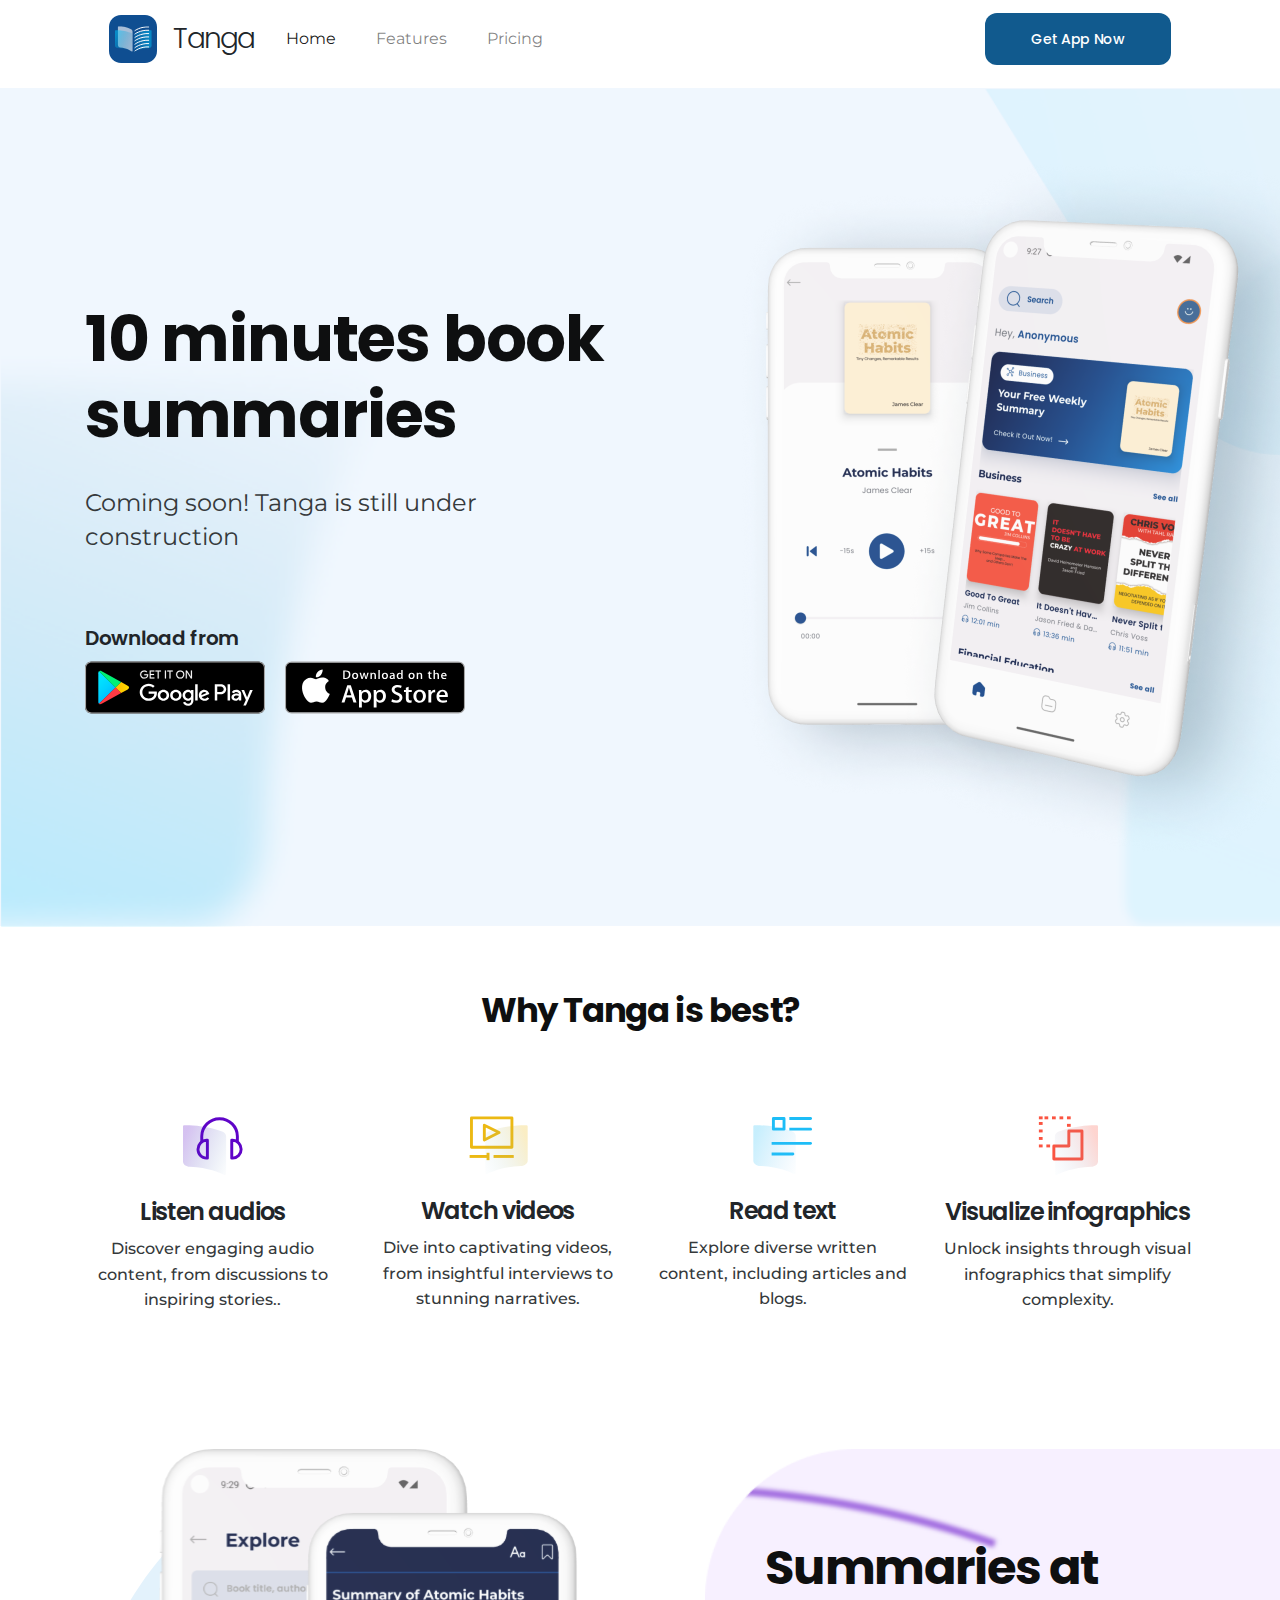
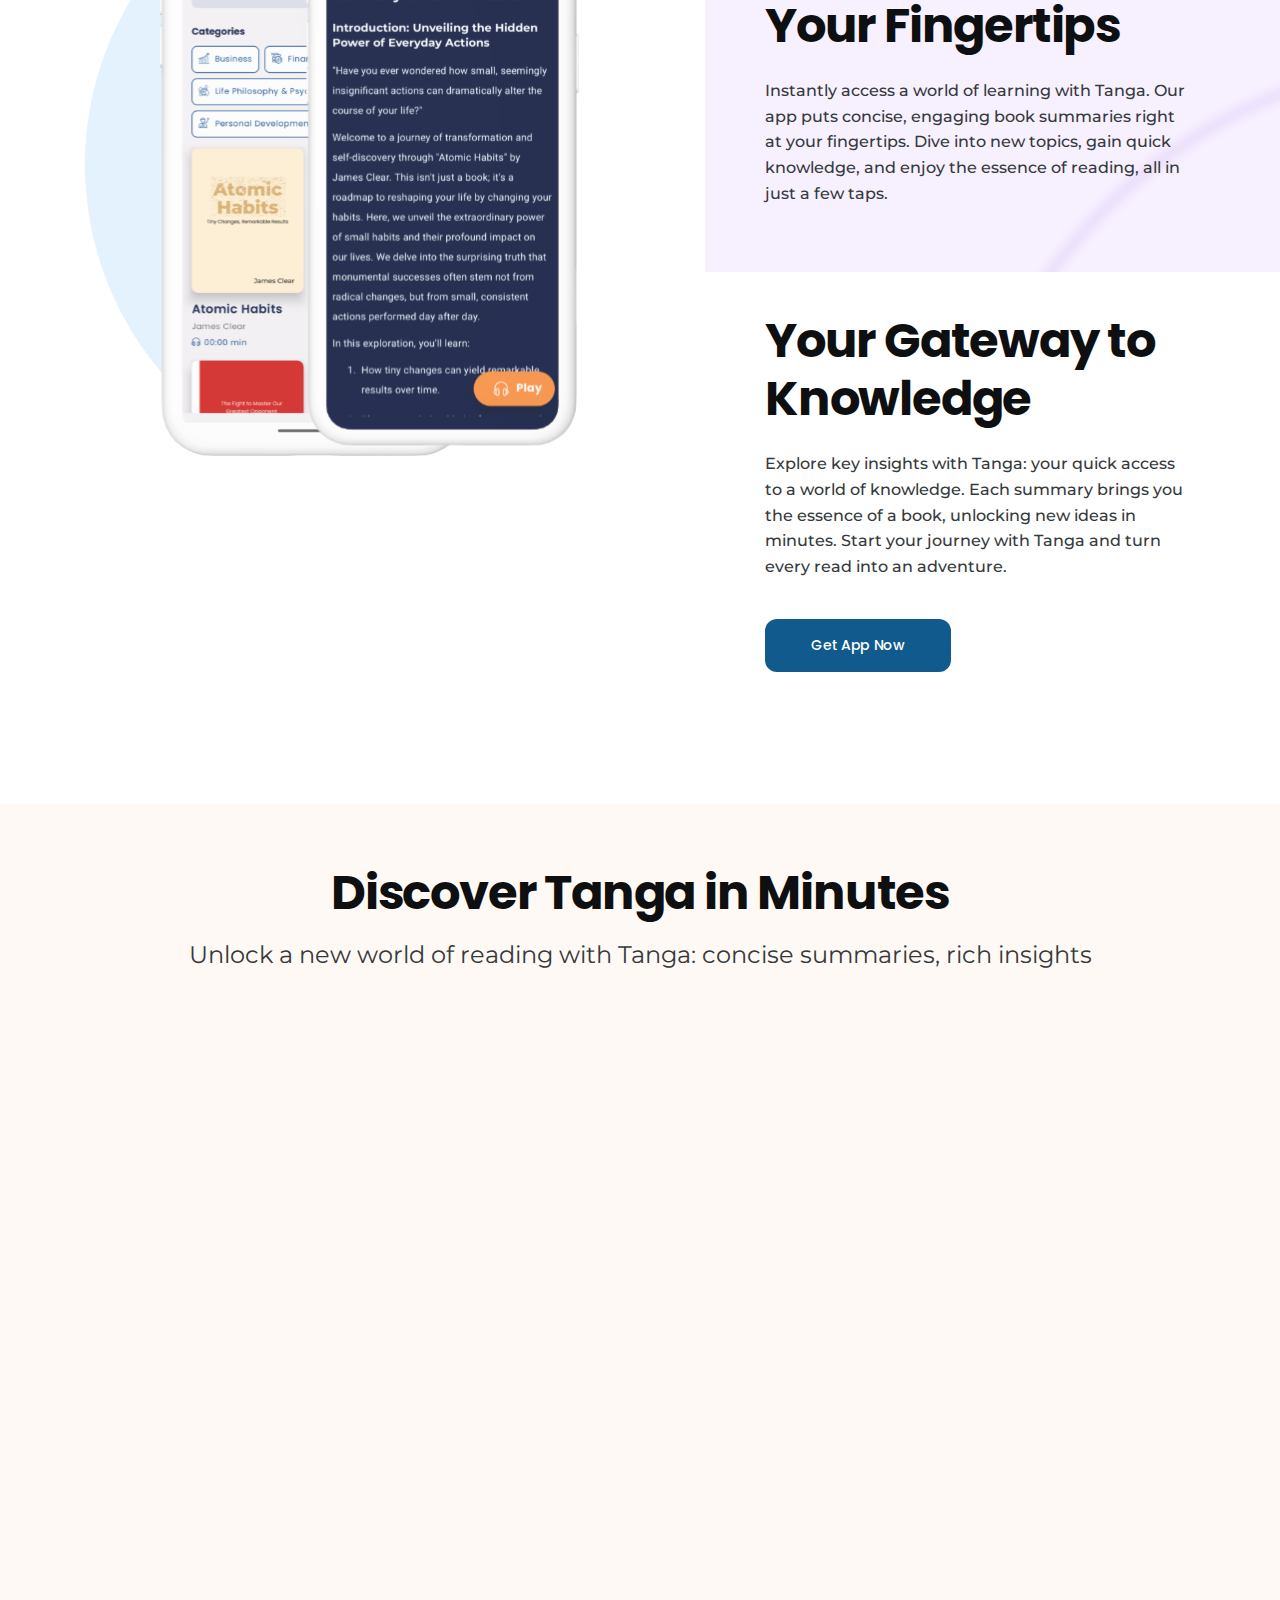
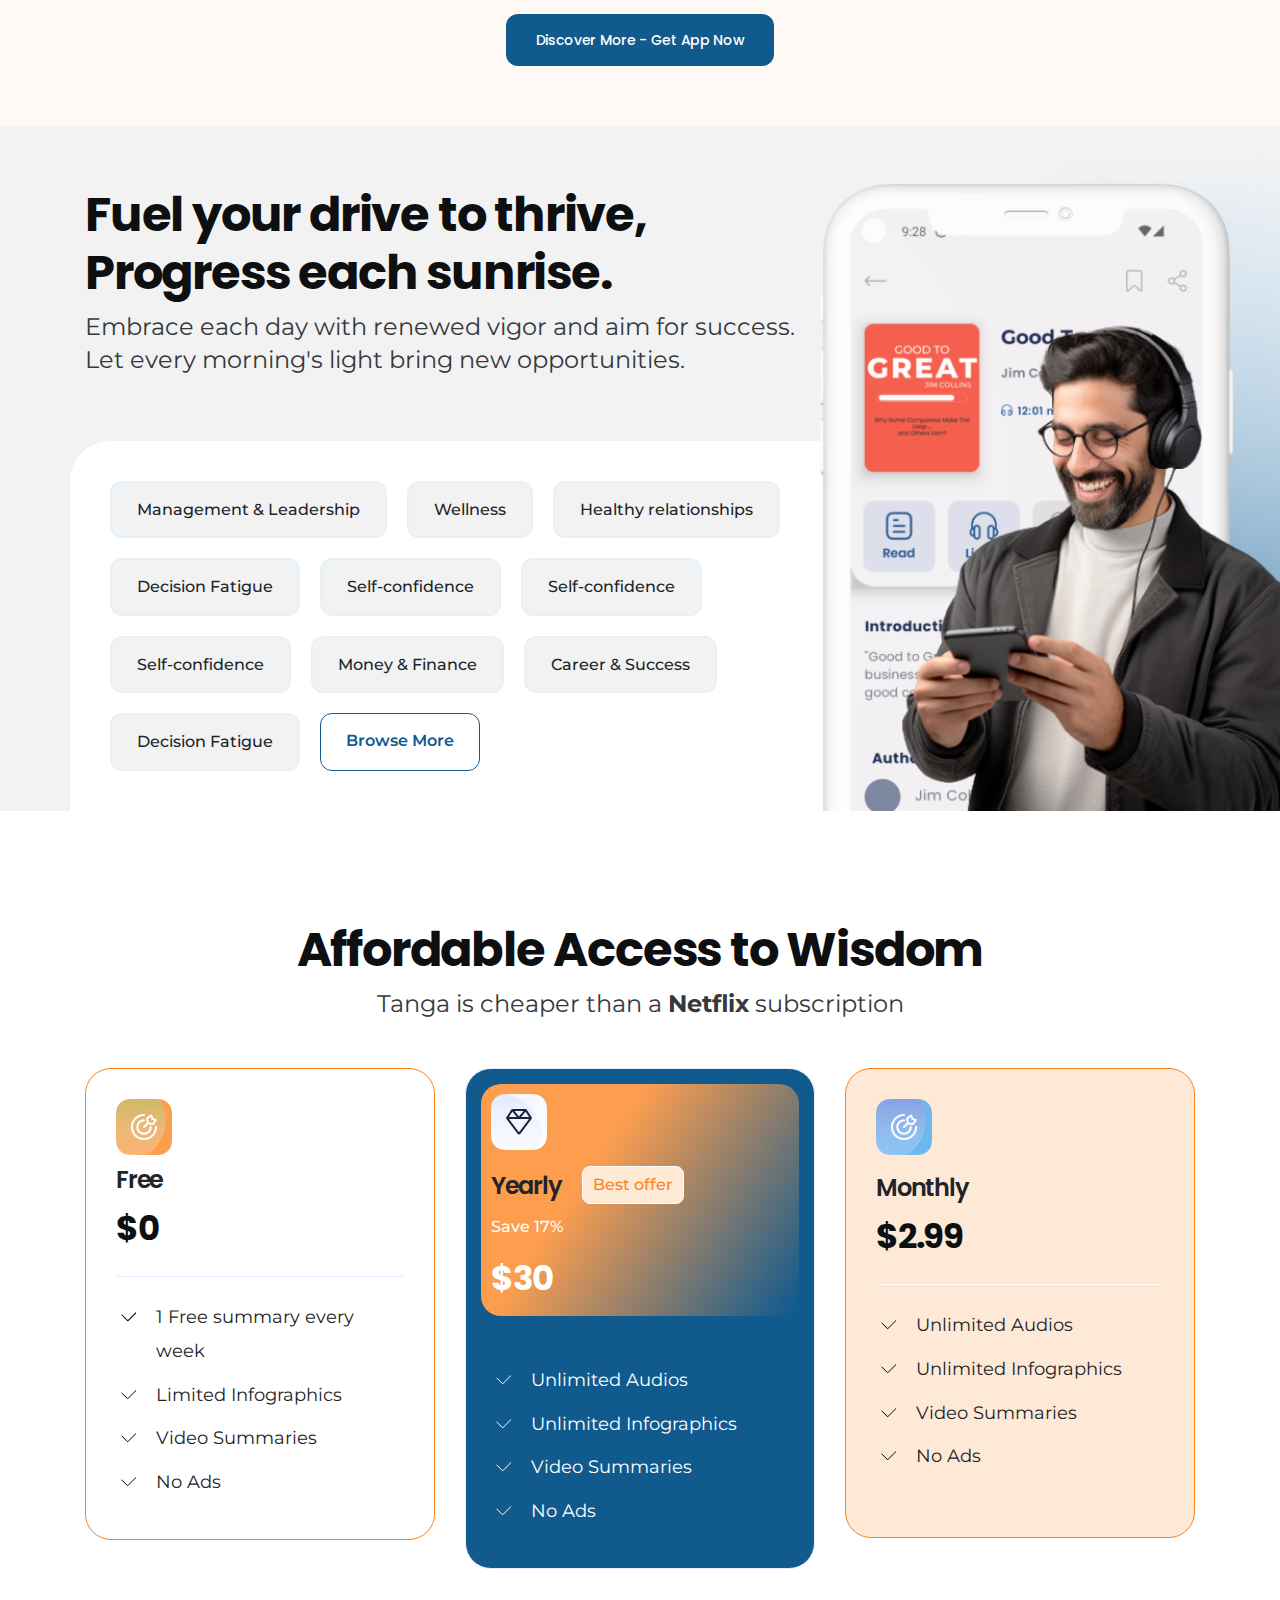
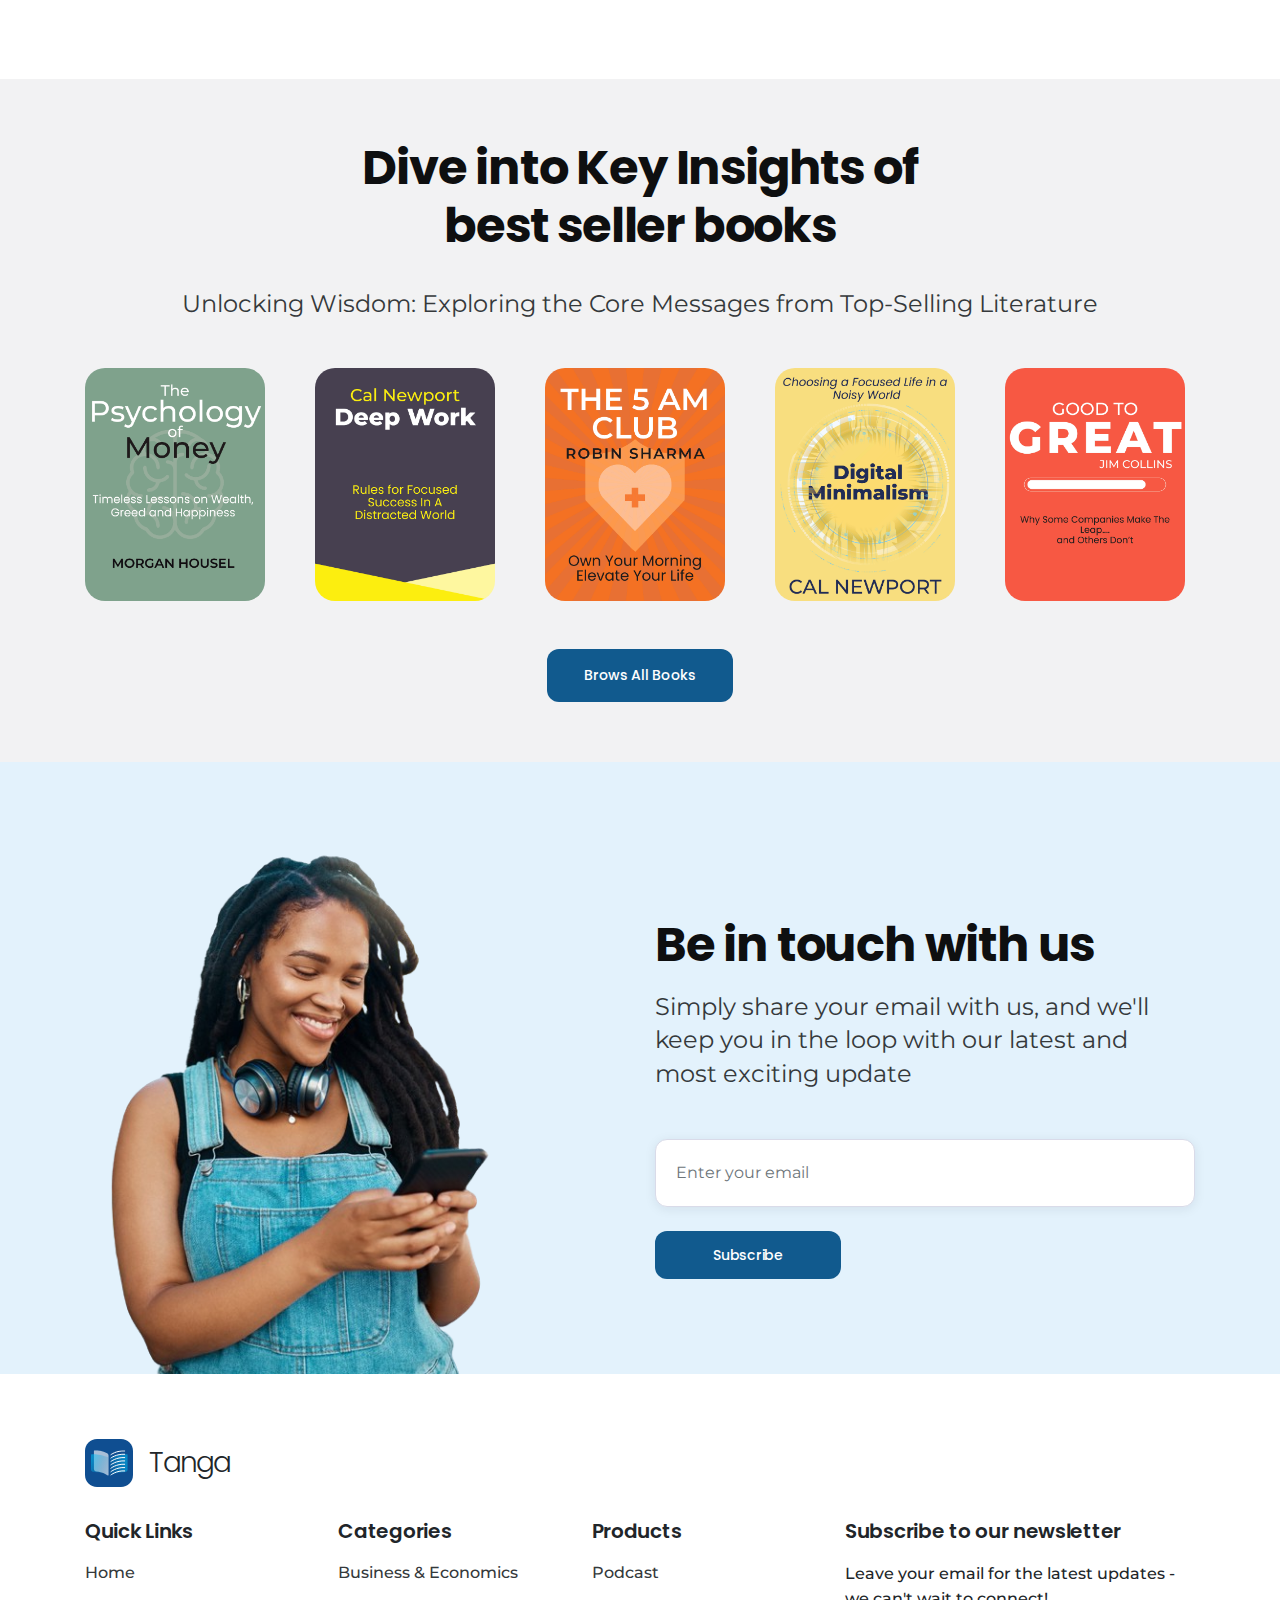
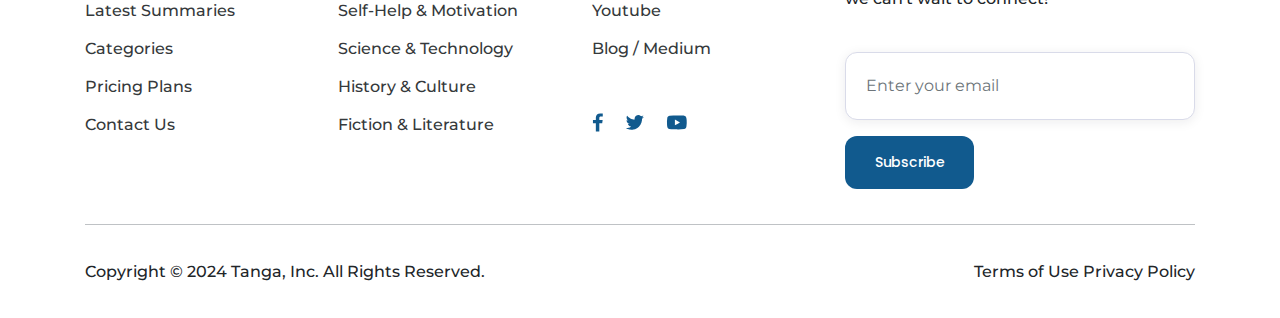
==== public/index.html @ c9dc3dd8 "Changed contact image, update newsletter message" ====
<html lang="en">
<head>
    <meta charset="UTF-8">
    <meta http-equiv="X-UA-Compatible" content="IE=edge">
    <meta name="viewport" content="width=device-width, initial-scale=1.0">
    <meta name="keyword" content="">
    <!--here is where you change the keywords-->
    <meta name="description" content="">
    <!--here is where you change the description-->
    <link rel="stylesheet" href="https://maxcdn.bootstrapcdn.com/bootstrap/4.0.0/css/bootstrap.min.css"
            integrity="sha384-Gn5384xqQ1aoWXA+058RXPxPg6fy4IWvTNh0E263XmFcJlSAwiGgFAW/dAiS6JXm" crossorigin="anonymous">
    <link rel="stylesheet" href="css/index.css">
    <link rel="shortcut icon" type="image/x-icon" href="img2/favicon.ico">
    <style>
    @import url('https://fonts.googleapis.com/css2?family=Montserrat:wght@200;300;400;500;600;700&family=Poppins:wght@200;300;400;500;600;700&display=swap');
    </style>
    <title>Tanga book summaries</title>
</head>
<body>
<div class="container">
    <nav id="home" class="navbar navbar-expand-md navbar-custom-padding navbar-light pl-lg-4 pr-lg-4">
        <div class="align-items-center d-flex pr-4">
            <a class="navbar-brand" href="#">
                <img src="img2/1_hero/tanga_logo.svg" width="48" height="48" alt="">
            </a>
            <h2 class="my-0  font-weight-light tanga-title">Tanga</h2>
        </div>
        <button class="navbar-toggler" type="button" data-toggle="collapse" data-target="#navbarsExample04"
                aria-controls="navbarsExample04" aria-expanded="false" aria-label="Toggle navigation">
          <span class="navbar-toggler-icon"></span>
        </button>
        <div class="collapse navbar-collapse justify-content-between " id="navbarsExample04">
          <ul class="navbar-nav mr-3">
            <li class="nav-item active pr-4">
              <a class="nav-link" href="#home">Home <span class="sr-only">(current)</span></a>
            </li>
            <li class="nav-item pr-4">
              <a class="nav-link" href="#features">Features</a>
            </li>
            <li class="nav-item pr-4">
              <a class="nav-link" href="#pricing">Pricing</a>
            </li>
          </ul>
          <a class="btn-lg b" href="#">Get App Now</a>
        </div>
    </nav>
</div>
<section class="welcome-section">
    <div class="container">
        <div class="row align-items-center">
            <div class="col-lg-6 col-md-6 col-sm-12">
                <div class="heading">
                    <h1 class="mb-10">10 minutes book summaries</h1>
                    <br>
                    <p class="sub-title-text text-grey">Coming soon! Tanga is still under construction</p>
                </div>
                <div class="app-download">
                    <h6>Download from</h6>
                    <div class="app-link">
                        <a href="#"><img width="100%" src="img2/1_hero/g-play-store.svg" alt=""></a>
                        <a href="#"><img width="100%" src="img2/1_hero/app-store.svg" alt=""></a>
                    </div>
                </div>
            </div>
            <div class="col-lg-6 col-md-6 col-sm-12">
                <div class="mobile-screen">
                    <img src="img2/1_hero/mobile-screen.png" alt="">
                </div>
            </div>
        </div>
    </div>
</section>
<section class="why-tanga-section">
    <div class="container">
        <h4 class="text-center">Why Tanga is best?</h4>
        <div class="row">
            <div class="col-lg-3 col-md-3 col-sm-12">
                <div class="best-card text-center">
                    <div class="icon">
                        <img width="60px" src="img2/2_why_tanga_section/audio.svg" alt="">
                    </div>
                    <h5>Listen audios</h5>
                    <p class="text-sm text-grey">Discover engaging audio content, from discussions to inspiring stories..</p>
                </div>
            </div>
            <div class="col-lg-3 col-md-3 col-sm-12">
                <div class="best-card text-center">
                    <div class="icon">
                        <img width="60px" src="img2/2_why_tanga_section/video.svg" alt="">
                    </div>
                    <h5>Watch videos</h5>
                    <p class="text-sm text-grey">Dive into captivating videos, from insightful interviews to stunning narratives.</p>
                </div>
            </div>
            <div class="col-lg-3 col-md-3 col-sm-12">
                <div class="best-card text-center">
                    <div class="icon">
                        <img width="60px" src="img2/2_why_tanga_section/text.svg" alt="">
                    </div>
                    <h5>Read text</h5>
                    <p class="text-sm text-grey ">Explore diverse written content, including articles and blogs.</p>
                </div>
            </div>
            <div class="col-lg-3 col-md-3 col-sm-12">
                <div class="best-card text-center">
                    <div class="icon">
                        <img width="60px" src="img2/2_why_tanga_section/visual.svg" alt="">
                    </div>
                    <h5>Visualize infographics</h5>
                    <p class="text-sm text-grey">Unlock insights through visual infographics that simplify complexity.</p>
                </div>
            </div>
        </div>
    </div>
</section>
<section class="detail-section">
    <div class="container">
        <div class="row">
            <div class="col-lg-6 col-md-6 col-sm-12">
                <div class=" mb-lg-0 mb-md-0 mb-sm-4 mb-4">
                    <img width="100%" src="img2/2_why_tanga_section/detail-screen.svg" alt="">
                </div>
            </div>
            <div class="col-lg-6 col-md-6 col-sm-12">
                <div class="detail-info backgroud">
                    <h3 class="mb-lg-4 mb-md-3">Summaries at Your Fingertips</h3>
                    <p class="text-sm text-grey">Instantly access a world of learning with Tanga. Our app puts concise, engaging book summaries right at your fingertips. Dive into new topics, gain quick knowledge, and enjoy the essence of reading, all in just a few taps.</p>
                </div>
                <div class="detail-info normal">
                    <h3 class="mb-lg-4 mb-md-3">Your Gateway to Knowledge</h3>
                    <p class="text-sm text-grey detail-info-normal-description">Explore key insights with Tanga: your quick access to a world of knowledge. Each summary brings you the essence of a book, unlocking new ideas in minutes. Start your journey with Tanga and turn every read into an adventure.</p>
                    <a href="#" class="btn-lg b mt-2 mt-lg-4 mt-md-4 ">Get App Now</a>
                    <br><br><br><br>
                </div>
            </div>
        </div>
    </div>
</section>
<section class="discover-section text-center">
    <div class="container">
        <h3 class="mb-3">Discover Tanga in Minutes</h3>
        <p class="sub-title-text">Unlock a new world of reading with Tanga: concise summaries, rich insights</p>
        <br>
        <div class="embed-responsive embed-responsive-16by9 embedded mt-3 mt-lg-5 mt-md-4">
            <iframe class="embed-responsive-item" src="https://www.youtube.com/embed/PZ7lDrwYdZc?si=LOnbasXXM4DNkRJh" allowfullscreen></iframe>
        </div>

        <div class="text-center mt-lg-5 mt-md-5 mt-3">
            <a href="#" class="btn-lg">Discover More - Get App Now</a>
        </div>
    </div>
</section>
<section class="category-section">
    <div class="container">
        <div class="row">
            <div class="col-lg-8 col-md-8 col-sm-12">
                <h3>Fuel your drive to thrive, Progress each sunrise.</h3>
                <p class="sub-title-text">Embrace each day with renewed vigor and aim for success. Let every morning's light bring new opportunities.</p>
            </div>
            <div class="category-card">
                <div class="row">
                    <div class="col-lg-9 col-md-10 col-sm-12">
                        <div class="category-list"> 
                            <div class="category-item text-sm">Management & Leadership</div>
                            <div class="category-item text-sm">Wellness</div>
                            <div class="category-item text-sm">Healthy relationships</div>
                            <div class="category-item text-sm">Decision Fatigue</div>
                            <div class="category-item text-sm">Self-confidence</div>
                            <div class="category-item text-sm">Self-confidence</div>
                            <div class="category-item text-sm">Self-confidence</div>
                            <div class="category-item text-sm">Money & Finance</div>
                            <div class="category-item text-sm">Career & Success</div>
                            <div class="category-item text-sm">Decision Fatigue</div>
                            <div class="category-item browser text-sm">Browse More</div>
                        </div>
                    </div>
                </div>
                <div class="explore-img">
                    <img width="100%" src="img2/4_category_section/category-explore.png" alt="">
                </div>
            </div>
        </div>
    </div>
</section>
<div class="white-space-height"></div>
<section class="pricing-section">
    <div class="container">
        <div class="text-center mb-4">
            <h3 class="mb-2">Affordable Access to Wisdom</h3>
            <p class="sub-title-text mb-sm-2 mb-md-4 mb-lg-5">Tanga is cheaper than a <b>Netflix</b> subscription</p>
        </div>
        <div class="row justify-content-center">
            <div class="col-lg-4 col-md-4 col-sm-8 col-xs-8">
                <div class="pricing-card first">
                    <div>
                        <div class="icon mb-3 mb-sm-2">
                            <img src="img2/5_pricing_section/free-icon.png" alt="">
                        </div>
                        <h5>Free</h5>
                        <h4>$0</h4>
                        <div class="pricing-include">
                            <ul class="mt-2 mt-2 pt-2 mt-lg-4 pt-lg-4 mt-md-4 pt-md-4 bdr-top">
                                <li>1 Free summary every week</li>
                                <li>Limited Infographics</li>
                                <li>Video Summaries</li>
                                <li>No Ads</li>
                            </ul>
                        </div>
                    </div>
                </div>
            </div>
            <div class="col-lg-4 col-md-4 col-sm-8">
                <div class="pricing-card third">
                    <div>
                        <div class="yearly-card">
                            <div class="icon mb-3">
                                <img src="img2/5_pricing_section/yearly-icon.png" alt="">
                            </div>
                            <div class="d-flex align-items-center best-offer">
                                <h5>Yearly</h5> <span class="best-offer-till text-sm">Best offer</span>
                            </div>
                            <p class="text-sm">Save 17%</p>
                            <h4>$30</h4>
                        </div>
                        <div class="pricing-include">
                            <ul class=" mt-2 pt-2 mt-lg-4 pt-lg-4 mt-md-4 pt-md-4">
                                <li>Unlimited Audios</li>
                                <li>Unlimited Infographics</li>
                                <li>Video Summaries</li>
                                <li>No Ads</li>
                            </ul>
                        </div>
                    </div>
                </div>
            </div>
            <div class="col-lg-4 col-md-4 col-sm-8">
                <div class="pricing-card second">
                    <div>
                        <div class="icon mb-3">
                            <img src="img2/5_pricing_section/monthly-icon.png" alt="">
                        </div>
                        <h5>Monthly</h5>
                        <h4>$2.99</h4>
                        <div class="pricing-include">
                            <ul class=" mt-2 pt-2 mt-lg-4 pt-lg-4 mt-md-4 pt-md-4 bdr-top-white">
                                <li>Unlimited Audios</li>
                                <li>Unlimited Infographics</li>
                                <li>Video Summaries</li>
                                <li>No Ads</li>
                            </ul>
                        </div>
                    </div>
                </div>
            </div>
        </div>
        <div class="white-space-height"></div>
    </div>
</section>
<section class="product-section">
    <div class="container">
        <div class="row justify-content-center">
            <div class="col-lg-7 col-md-7 col-sm-12">
                <h3 class="text-center">Dive into Key Insights of best seller books</h3>
            </div>
        </div>
        <br>
        <p class="sub-title-text text-center">Unlocking Wisdom: Exploring the Core Messages from Top-Selling Literature</p>
       <div class="product-list mt-lg-5 mb-lg-5 mb-md-4 mt-md-4 mb-sm-2 mt-sm-2">
            <div class="product-item">
                <img src="img2/6_product_section/The-Psychology-of-Money.jpg" alt="">
            </div>
            <div class="product-item">
                <img src="img2/6_product_section/Deep-Work-01.jpg" alt="">
            </div>
            <div class="product-item">
                <img src="img2/6_product_section/The-5-AM-Club-01.jpg" alt="">
            </div>
            <div class="product-item">
                <img src="img2/6_product_section/Digital-Minimalism-01.jpg" alt="">
            </div>
            <div class="product-item">
                <img src="img2/6_product_section/Good-To-Great-02.jpg" alt="">
            </div>
       </div>
       <div class="text-center mt-3 mt-md-4 mt-lg-5 mt-sm-4">
            <a href="#" class="btn-lg b">Brows All Books</a>
        </div>
    </div>
</section>
<section class="contact-section">
    <div class="container">
        <div class="row align-items-center justify-content-center">
            <div class="col-lg-6 col-md-6 col-sm-10">
                <div class="contact-us-img">
                    <img width="90%" src="img2/7_contact_section/phone-contact-image.png" alt="">
                </div>
            </div>
            <div class="col-lg-6 col-md-6 col-sm-12">
                <div class="">
                    <h3 class="mb-lg-3 mb-lg-3 mb-sm-2">Be in touch with us</h3>
                    <p class="sub-title-text mb-lg-4 mb-md-4 mb-sm-2">Simply share your email with us, and we'll keep you in the loop with our latest and most exciting update</p>
                    <br>
                    <div class="form-field">
                        <input type="email" class="input-control" placeholder="Enter your email">
                      </div>
                    <div class="mt-lg-4 mt-md-4 mt-sm-3 mt-3">
                        <a href="#" class="btn-lg b">Subscribe</a>
                    </div>
                </div>
            </div>
        </div>
    </div>
</section>
<footer class="footer">
    <div class="container">
        <div class="align-items-center d-flex mb-5 mb-md-4 mb-sm-3">
            <a class="navbar-brand" href="#">
                <img src="img2/1_hero/tanga_logo.svg" width="48" height="48" alt="">
            </a>
            <h2 class="my-0  font-weight-light tanga-title">Tanga</h2>
        </div>
       <div class="footer-menu">
            <div class="row">
                <div class="col-lg-8 col-md-8 col-sm-12">
                    <div class="row">
                        <div class="col-lg-4 col-md-4 col-sm-4 col-6">
                            <div>
                                <h6>Quick Links</h6>
                                <ul>
                                    <li><a href="#">Home</a></li>
                                    <li> <a href="#">Latest Summaries</a></li>
                                    <li><a href="#">Categories</a></li>
                                    <li><a href="#">Pricing Plans</a></li>
                                    <li><a href="#">Contact Us</a></li>
                                </ul>
                            </div>
                        </div>
                        <div class="col-lg-4 col-md-4 col-sm-4 col-6">
                            <div>
                                <h6>Categories</h6>
                                <ul>
                                    <li><a href="#">Business & Economics</a></li>
                                    <li><a href="#">Self-Help & Motivation</a></li>
                                    <li><a href="#">Science & Technology</a></li>
                                    <li><a href="#">History & Culture</a></li>
                                    <li><a href="#">Fiction & Literature</a></li>
                                </ul>
                            </div>
                        </div>
                        <div class="col-lg-4 col-md-4 col-sm-4 col-12">
                            <div>
                                <h6>Products</h6>
                                <div class="product-menu">
                                    <ul>
                                        <li><a href="#">Podcast</a></li>
                                        <li><a href="#">Youtube</a></li>
                                        <li><a href="#">Blog / Medium</a></li>
                                        <li>&nbsp;</li>
                                        <li>
                                            <div class="social-icon">
                                                <a href="#"><img width="100%" src="img2/8_footer_section/facebook.svg" alt=""></a>
                                                <a href="#"><img width="100%" src="img2/8_footer_section/twitter.svg" alt=""></a>
                                                <a href="#"><img width="100%" src="img2/8_footer_section/youtube.svg" alt=""></a>
                                            </div>
                                        </li>
                                    </ul>
                                    
                                </div>
                            </div>
                        </div>
                    </div>
                </div>
                <div class="col-lg-4 col-md-4 col-sm-12">
                    <div class="row">
                        <div class="col-lg-12 col-md-12 col-sm-12">
                            <div>
                                <h6>Subscribe to our newsletter</h6>
                                <p class="text-sm">Leave your email for the latest updates - we can't wait to connect!</p>
                                <br>
                                <div>
                                    <input type="email" class="input-control" placeholder="Enter your email">
                                </div>
                                <div class="mt-4 mt-sm-3">
                                    <a href="#" class="btn-lg">Subscribe</a>
                                </div>
                            </div>
                        </div>
                    </div>
                </div>
            </div>
       </div>
       <div class="d-flex justify-content-between pt-3 pt-sm-1 pb-1 copyright-section">
            <p class="text-sm m-0">Copyright © 2024 Tanga, Inc. All Rights Reserved.</p>
            <p class="text-sm m-0">Terms of Use Privacy Policy</p>
       </div>
    </div>
</footer>
    

<script src="https://code.jquery.com/jquery-3.2.1.slim.min.js"
integrity="sha384-KJ3o2DKtIkvYIK3UENzmM7KCkRr/rE9/Qpg6aAZGJwFDMVNA/GpGFF93hXpG5KkN"
crossorigin="anonymous"></script>
<script src="https://cdnjs.cloudflare.com/ajax/libs/popper.js/1.12.9/umd/popper.min.js"
integrity="sha384-ApNbgh9B+Y1QKtv3Rn7W3mgPxhU9K/ScQsAP7hUibX39j7fakFPskvXusvfa0b4Q"
crossorigin="anonymous"></script>
<script src="https://maxcdn.bootstrapcdn.com/bootstrap/4.0.0/js/bootstrap.min.js"
integrity="sha384-JZR6Spejh4U02d8jOt6vLEHfe/JQGiRRSQQxSfFWpi1MquVdAyjUar5+76PVCmYl"
crossorigin="anonymous"></script>
</body>
</html>
---- public/css/index.css ----
@import url("https://fonts.googleapis.com/css2?family=Poppins:wght@400;500;600;700;800;900&display=swap");
@import url("https://fonts.googleapis.com/css2?family=Montserrat:wght@600&display=swap");


.btn-lg, .btn-lg:hover {
  background-color: rgba(17, 90, 142, 1);
  color: rgba(255, 255, 255, 1);
  border: none;
  text-decoration: none;
  padding: 18px 30px;
  border-radius: 12px;
  display: inline-block;
  
  text-align: center;
  /* Button/Large */
  font-family: "Poppins",sans-serif;
    font-size: 14px;
    font-style: normal;
    font-weight: 500;
    line-height: 120%; /* 19.2px */
    letter-spacing: -0.3px;
}
.btn-lg.b{
    width: 186px;
}
.why-tanga-section h4 {
    margin-bottom: 80px;
}
.navbar-custom-padding {
    padding-top: 10px;
    padding-bottom: 20px;
}
.why-tanga-section .best-card .icon{
    margin-bottom: 20px;
}
.welcome-section{
    background: url('../img2/1_hero/hero-background.png') no-repeat;
    background-size: cover;
}
.mobile-screen{
    width: 100%;
    margin-left: 80px;
}
.mobile-screen img {
    display: block;
}
.app-download{
    margin-top: 70px;
}
.app-download .app-link{
    display: flex;
    gap: 20px;
}
.detail-section .detail-info.backgroud{
    position: relative;
    padding: 90px 10px 50px 60px;
    margin-left: 50px;
}
.detail-section .detail-info.backgroud::after{
    background: url('../img2/2_why_tanga_section/detail-background.png') no-repeat;
    background-size:cover;
    content: "";
    position: absolute;
    width: 1000px;
    height: 100%;
    top: 0px;
    display: block;
    z-index: -1;
    left: 0px;
}
.detail-section{
    overflow: hidden;
}
.detail-section .detail-info.normal{
    padding-left: 110px;
    padding-top: 40px;
}
section{
    padding: 60px 0;
}
.text-grey {
    color: rgba(53, 57, 59, 1);
}
.discover-section {
    background-color: #FFF9F5;
}

.category-section{
    background: url('../img2/4_category_section/category-backgroud.png') no-repeat;
    background-size: cover;
    padding-bottom: 0px;
    position: relative;
}
.category-card{
    border-radius: 40px 40px 0px 0px;
    background: #FFF;
    padding: 40px;
    margin-top: 48px;
}
.category-list{
    display: flex;
    gap: 20px;
    flex-wrap: wrap;
}
.category-item.browser, .btn-outline-lg,btn-outline-lg:hover {
    background: #fff;
    color: rgba(17, 90, 142, 1);
    font-size: 16px;
    font-style: normal;
    border: 1px solid #115A8E;
    font-weight: 600;
    padding: 14px 25px;
    text-align: center;
    display: block;
    text-decoration: unset !important;
    border-radius: 12px;
}
.category-item{
    border-radius: 12px;
    border:  2px solid  #E3F2FC;
    background:#F2F2F3;
    display: inline-block;
    padding: 14px 25px;
}
.embedded{
    max-width: 900px;
    margin: auto;
    border-radius: 20px;
}

.pricing-section .pricing-card {
    border-radius: 26px;
    border: 1px solid #FD821A;
    background: #FFF;
    padding: 30px;
    min-height: 470px;
    display: flex;
    flex-direction: column;
    justify-content: space-between;
}
.pricing-include ul, .footer ul {
    margin: 0;
    padding: 0;
    list-style: none;
    
}
.bdr-top{
    border-top: 1px solid #E7EBFF;
}
.bdr-top-white{
    border-top: 1px solid #FFF9F5;
}
.yearly-card{
    padding-top: 10px;
    padding-left: 10px;
    padding-right: 10px;
    padding-bottom: 5px;
    border-radius: 20px;
    background: linear-gradient(124deg, #FD9E4E 34.93%, rgba(255, 255, 255, 0.00) 98.26%);
}
.pricing-include ul li {
    color:#222426;
    /* Subtitle/Large */
    font-family: "Montserrat",sans-serif;
    font-size: 18px;
    font-style: normal;
    font-weight: 400;
    line-height: 33.6px;
    display: flex;
    gap: 20px;
    margin-bottom: 10px;
}
.pricing-include ul li::before{
    content: "";
    background: url('../img2/5_pricing_section/check.svg') no-repeat;
    width: 20px;
    display: block;
}
.pricing-card.second,.pricing-card.second .btn-outline-lg{
    background: #FEE9D7;
}
.pricing-card.third .pricing-include ul li::before{
    background: url('../img2/5_pricing_section/white-check.svg') no-repeat;
}
.pricing-card.third{
    border: 1px solid #E7EBFF;
    background: #115A8E;
    padding: 15px 15px 30px;
}
.pricing-card.third .btn-outline-lg{
    background: #115A8E;
    border-color:#fff ;
    color: #fff;
    margin-left:10px ;
    margin-right: 10px;
}
.pricing-card.third h4,.pricing-card.third h3,.pricing-card.third p, .pricing-card.third li{
    color: #fff;
}
.pricing-card.third .pricing-include{
    padding:0 0px 0 10px ;
}
.best-offer{
    gap: 20px;
}
.best-offer-till{
    border-radius:  8px;
    border: 1px solid  #FFF;
    background: #FEE9D7;
    color: #FD821A;
    padding:5px 10px;
    margin-bottom: 10px;
}
.explore-img{
    position: absolute;
    right: 0;
    bottom: 0;
    width: 460px;
}
.contact-us-img{
    max-width: 460px;
    width: 100%;
}
.product-list .product-item img{
    border-radius: 20px;
    display: block;
    width: 100%;
}
.product-section {
    background:#F2F2F3;
}
.product-list{
    display: flex;
    gap: 50px;
    flex-wrap: wrap;
    /* display: grid; */
    /* grid-auto-flow: column; */
    /* grid-template-columns: 1fr 1fr 1fr 1fr; */
}
.product-list .product-item{
    width: 180px;
}
.contact-section{
    background:#E3F2FC;
    padding-bottom: 0px;
}
.input-control:focus-visible{
    outline: none;
}
.contact-section .btn-lg,.contact-section .btn-lg:hover{
    padding: 16px 35px;
}
.footer{
    padding: 60px 0 0;
}
.footer h6 {
    margin-bottom: 15px;
}
.footer ul li{
    margin-bottom: 14px;
}
.footer ul li a{
    text-decoration: none;
    color:#35393B;
    font-family: "Montserrat",sans-serif;
    font-size: 16px;
    font-style: normal;
    font-weight: 500;
    display: block;
    line-height: 24px;
}
.footer .footer-menu{
    padding-bottom: 35px;
    border-bottom:1px solid #BFC2C5;
}
.product-menu{
    display: flex;
    flex-direction: column;
    justify-content: space-between;
}
.social-icon{
    display: flex;
    gap: 22px;
    align-items: center;
}
input::placeholder{
    color: #6d757a;
}
.input-control{
    display: block;
    width: 100%;
    height: 68px;
    padding: 15px 20px;
    font-size: 1rem;
    line-height: 1.5;
    border-radius:12px;
    border: 1px solid #D9DBE9;
    background:  #FFF;
    box-shadow: 0px 2px 12px 0px rgba(20, 20, 43, 0.08);
}
.sub-title-text{
    /* Subtitle/Large */
    font-family: "Montserrat",sans-serif;
    font-size: 24px;
    font-style: normal;
    font-weight: 400;
    line-height: 33.6px;
    color: #35393B;
}
h1{
    /* Headline/H1 */
    font-family: "Poppins",sans-serif;
    font-size: 64px;
    font-style: normal;
    font-weight: 700;
    line-height: 120%; /* 76.8px */
    letter-spacing: -1.2px;
    color: #0E0F10;
}
.tanga-title {
    font-family: "Poppins",sans-serif;
    font-size: 28px;
    font-style: normal;
    font-weight: 300;
    line-height: 140%; /* 39.2px */
    letter-spacing: -1px;
}
h3{
    /* Headline/H3 */
    font-family: "Poppins",sans-serif;
    font-size: 48px;
    font-style: normal;
    font-weight: 700;
    line-height: 57.6px;
    letter-spacing: -1.2px;
    color: #0E0F10;
}
h4{

    /* Headline/H4 */
    font-family: "Poppins",sans-serif;
    font-size: 34px;
    font-style: normal;
    font-weight: 700;
    line-height: 47.6px;
    letter-spacing: -1.2px;
    color: #0E0F10;
}
h5 {
/* Headline/H5 */
font-family: "Poppins",sans-serif;
font-size: 24px;
font-style: normal;
font-weight: 600;
line-height: 33.6px;
letter-spacing: -1.2px;
}
h6{
    /* Headline/H6 */
    font-family: "Poppins",sans-serif;
    font-size: 20px;
    font-style: normal;
    font-weight: 600;
    line-height: 30px;
    letter-spacing: -0.3px;
}
.text-sm {
    font-family: "Montserrat",sans-serif;
    font-size: 16px;
    font-style: normal;
    font-weight: 500;
    line-height: 160%; /* 25.6px */
}
body{
    font-family: "Montserrat",sans-serif;
}

.copyright-section {
    margin-top: 30px;
    margin-bottom: 30px;
}

@media only screen and (max-width: 1200px) {
    .explore-img{
        max-width: 350px;
        width: 100%;
    }
    
}

.white-space-height {
    height: 50px;
}

.white-space-width {
    width: 50px;
}

@media (max-width: 600px) {
    .white-space-height {
        height: 25px;
    }
    .white-space-width {
        width: 25px;
    }
}

/* Adjust the height for smaller screens */
@media (max-width: 600px) {
    .white-space {
        height: 30px; /* Smaller height for small screens */
    }
}

@media only screen and (max-width: 1024px) {
   h1{
    font-size: 28px;
    line-height: 40px;
   }
   h2{
    font-size: 26px;
    line-height: 38px;
   }
   h3{
    font-size: 24px;
    line-height: 32px;
   }
   h4{
    font-size: 20px;
    line-height: 30px;
   }
   h5{
    font-size: 16px;
    line-height: 22px;
   }
   .mobile-screen img {
    width: 100%;
   }
   h6{
    font-size: 14px;
    line-height: 22px;
   }
   p{
    font-size: 14px;
    line-height: 24px
   }
   .sub-title-text{
    font-size: 16px;
    line-height: 26px
   }
   .text-sm{
    font-size: 14px;
    line-height: 24px;
   }
   .btn-lg, .btn-lg:hover{
    font-size: 14px;
    line-height: 22px;
    padding: 12px 16px;
   }
   .app-download{
    margin-top: 40px;
   }
   section{
    padding: 40px 0;
   }
   .why-tanga-section h4{
    margin-bottom: 20px;
   }
   .detail-section .detail-info.backgroud, .detail-section .detail-info.normal{
    padding: 48px 35px 30px 50px;
    margin-left: 0px;
   }
   .pricing-card {
    margin-bottom: 0px;
   }
   .product-list{
    gap: 30px;
    justify-content: center;
   }
   .footer ul li a{
    font-size: 12px;
    line-height: 20px;
   }
   .footer h6{
    margin-bottom: 6px;
   }
   .footer ul{
    margin-bottom: 10px;
   }
   .footer ul li{
    margin-bottom: 8px;
   }
   .input-control{
    padding: 14px 16px;
    height: unset;
   }
   .btn-lg.b{
    width: unset;
    }
   .category-card{
    margin-top: 30px;
   }
   .explore-img{
    max-width: 300px;
   }
   .footer{
    padding: 40px 0;
   }
   .footer-menu{
    padding-bottom: 20px;
   }
   .contact-us-img{
    max-width: 360px;
    }
}

@media only screen and (max-width: 768px) {
    .contact-section{
        padding-bottom: 40px;
    }
   
    .category-item, .btn-outline-lg, btn-outline-lg:hover{
        padding: 8px 14px !important;
    }
    .pricing-include ul li{
        font-size: 14px;
        line-height: 22px;
    }
    .pricing-section .pricing-card{
        padding: 20px;
        min-height: 450px;
        margin:   0 35px 20px;
    }
    .category-card{
        padding: 20px 20px 0px 20px;
        margin-top: 20px;
    }
    .category-list{
        justify-content: center;
    }
    .explore-img{
        margin: 20px auto;
        position: unset;
    }
    .contact-section .btn-lg:hover{
        padding: 12px 16px !important;
    }
    .detail-section .detail-info.backgroud, .detail-section .detail-info.normal{
        padding: 48px 21px 10px 40px;
    }
    .detail-section .detail-info.normal{
        padding-top: 25px !important;
    }
    .why-tanga-section .best-card .icon{
        margin-bottom: 10px;
    }
    .product-list .product-item {
        width: 150px;
    }
}
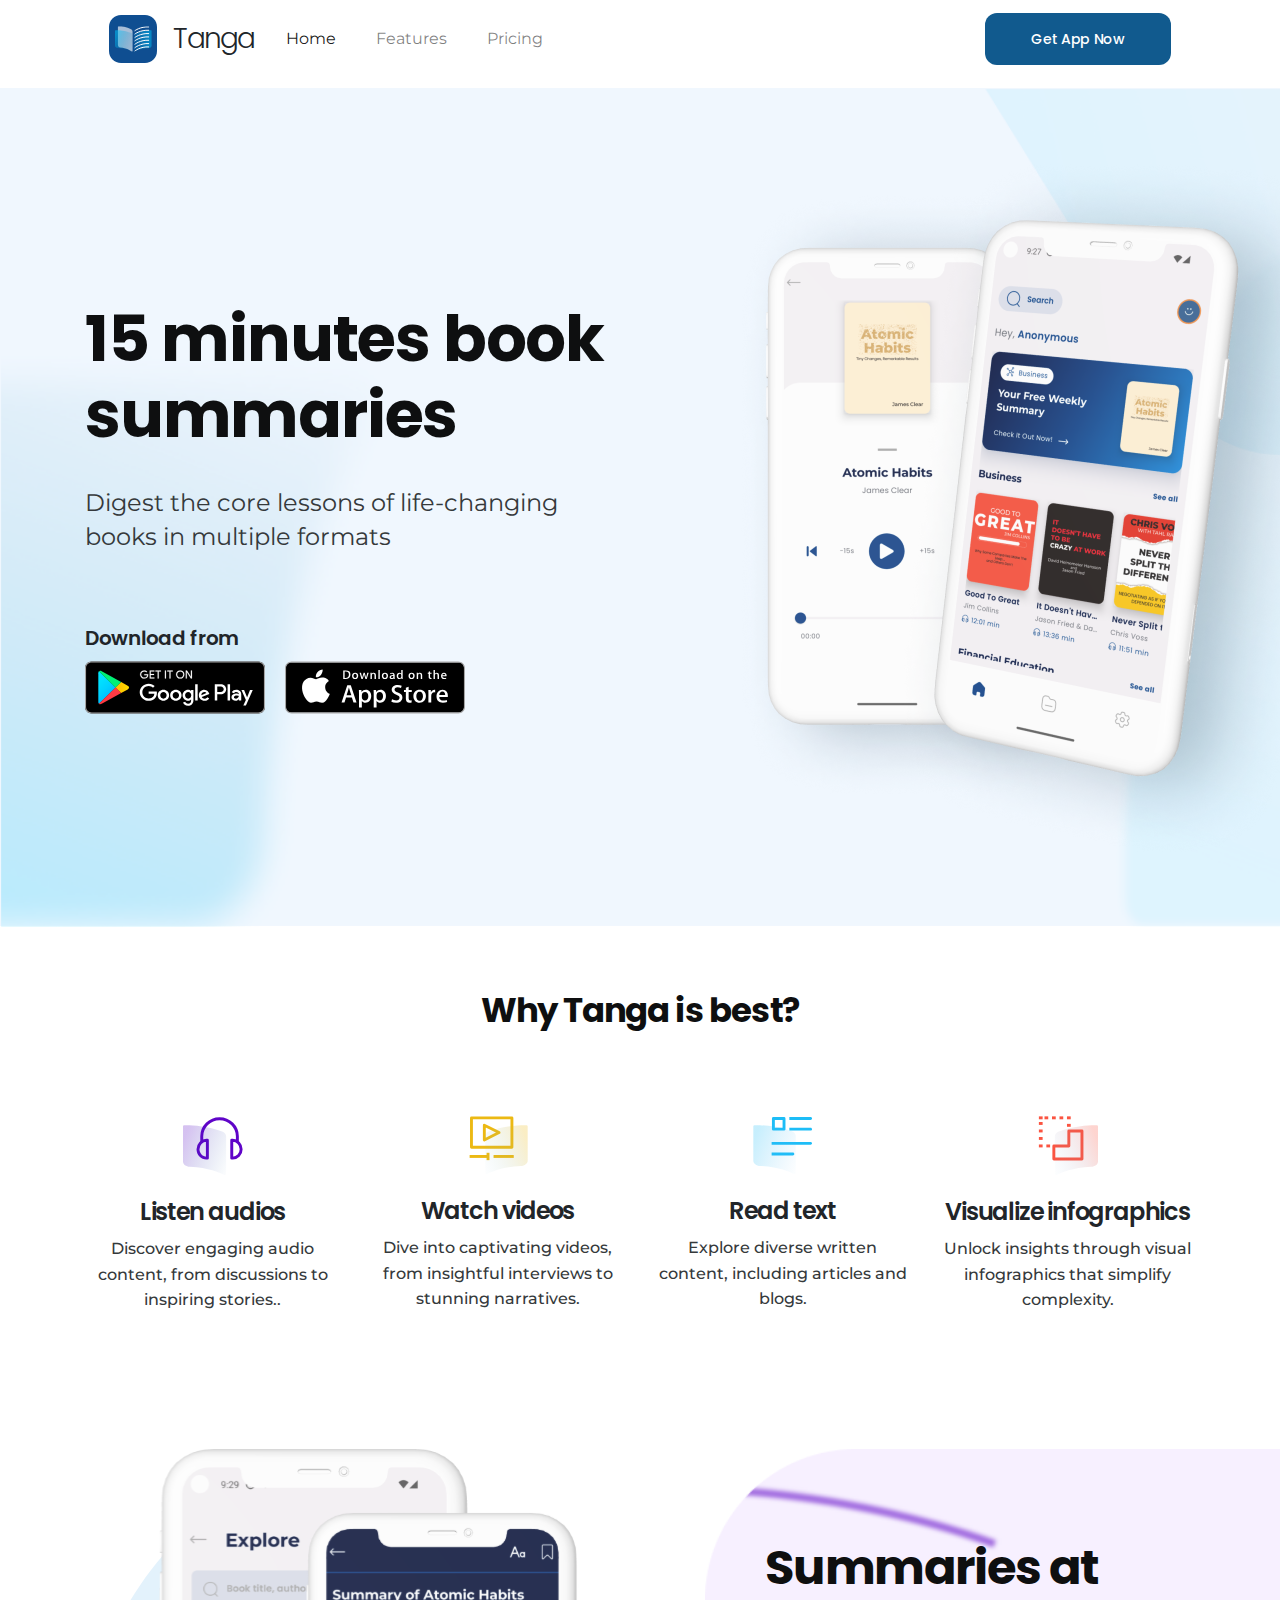
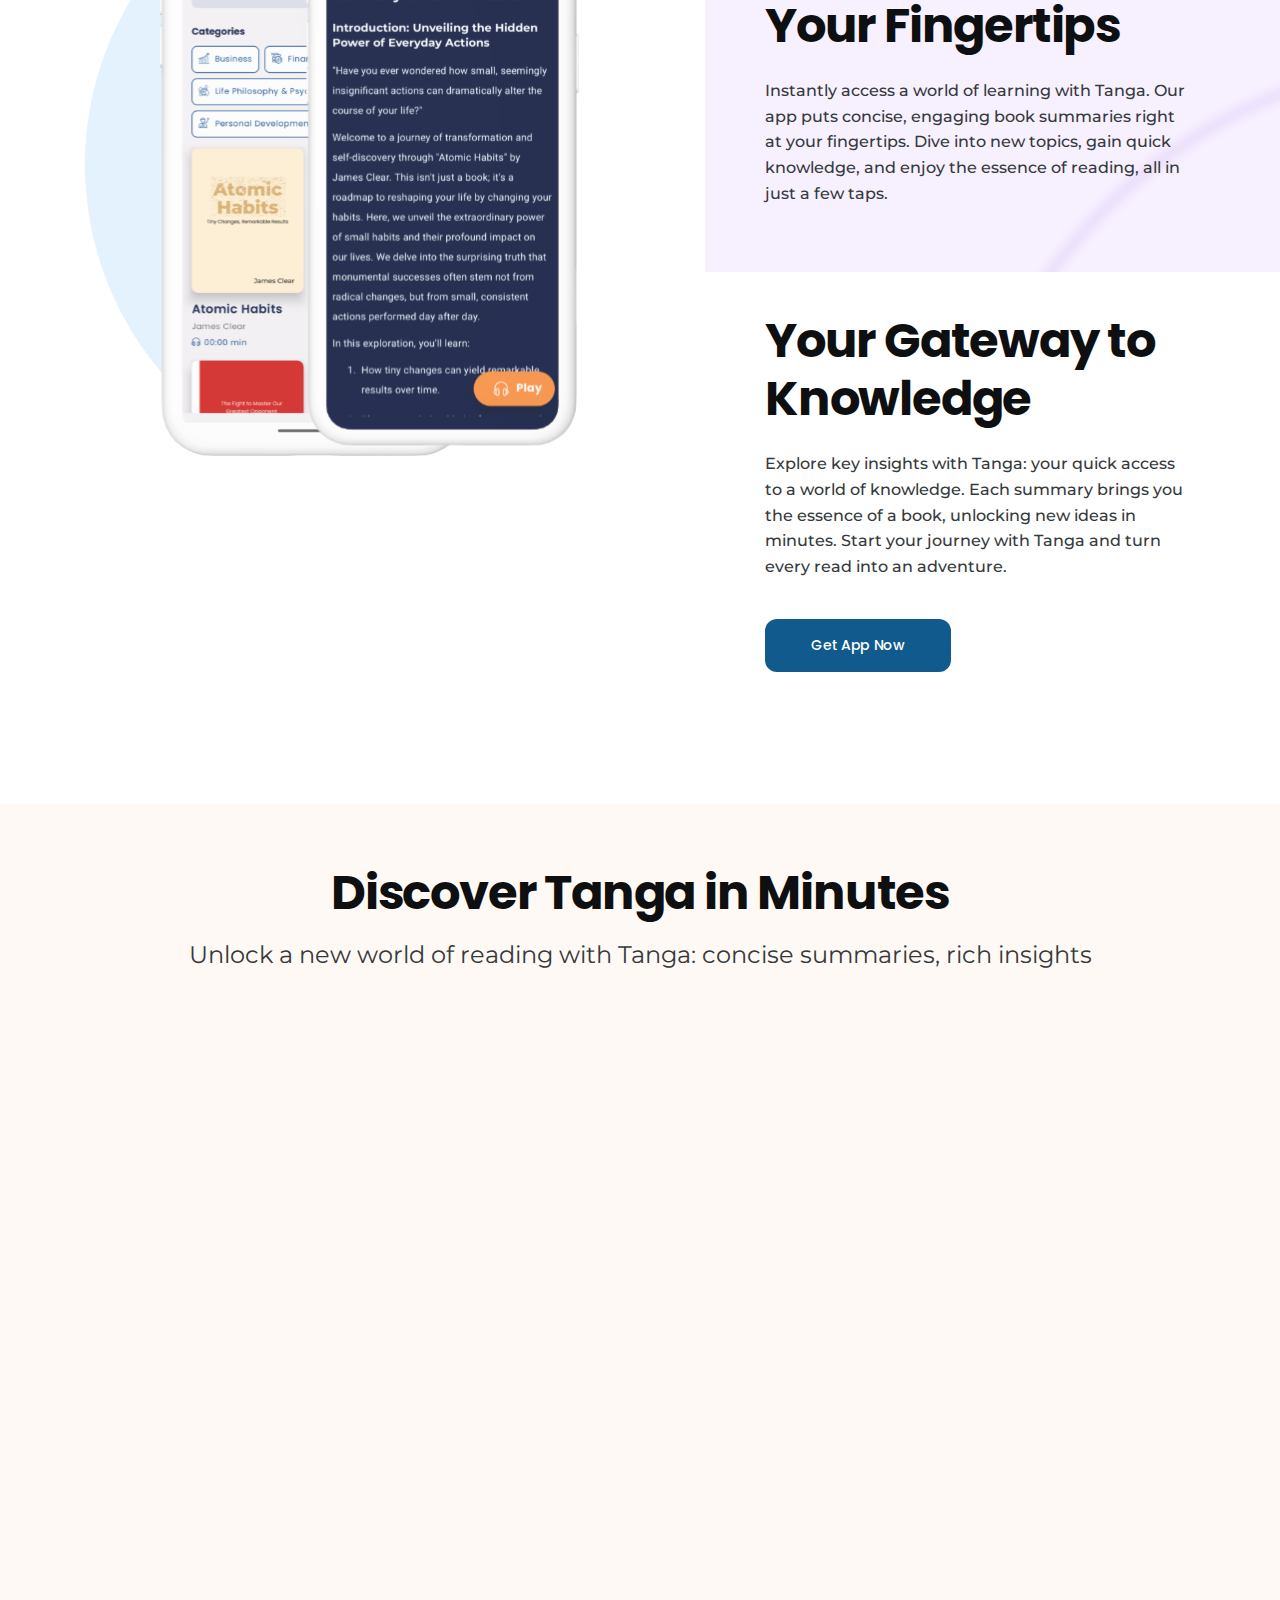
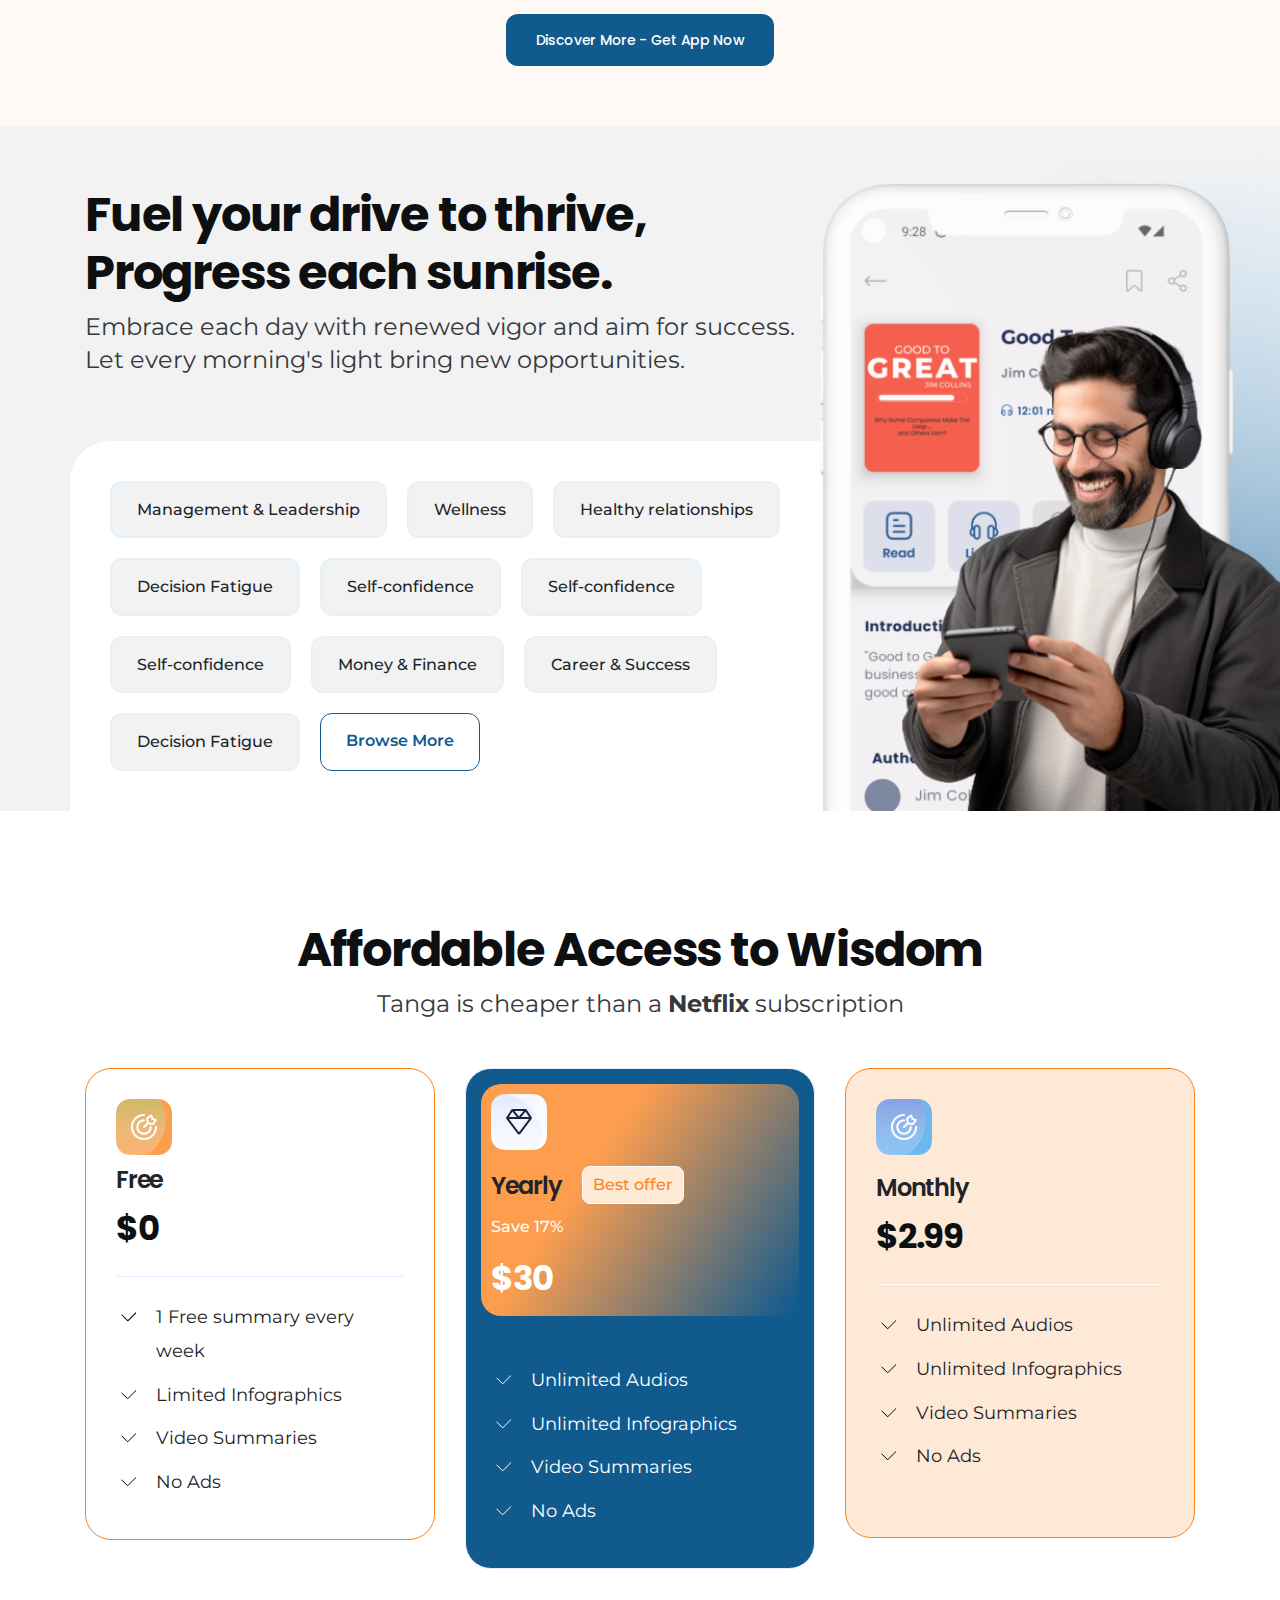
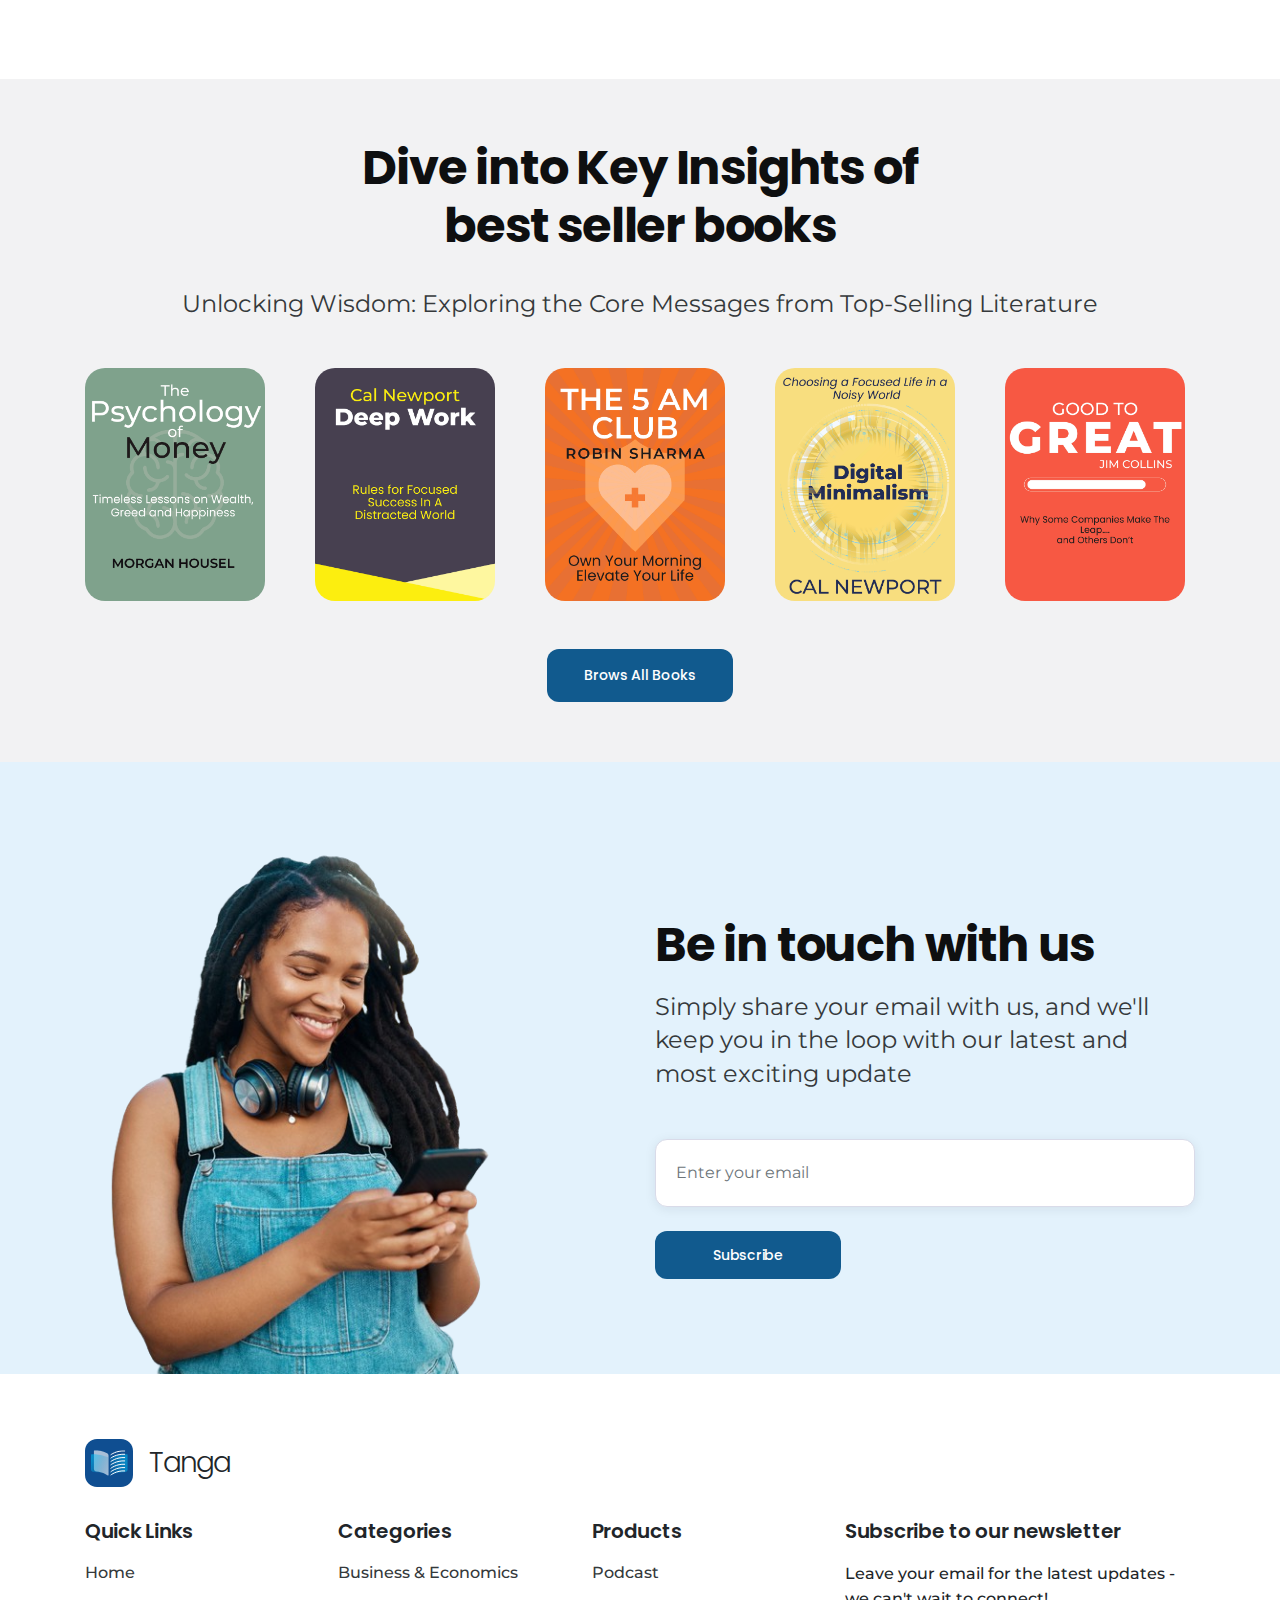
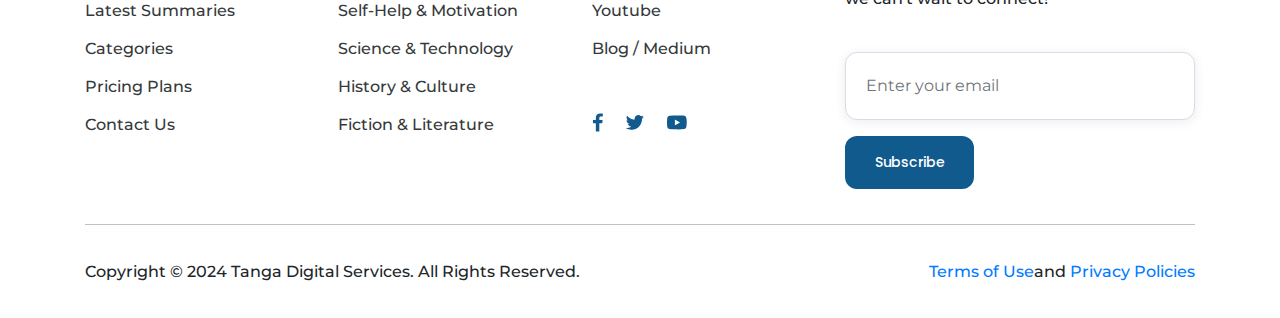
==== commit c0629eca: "Update content, video, T&C privacy" ====
--- a/public/index.html
+++ b/public/index.html
@@ -50,9 +50,9 @@
         <div class="row align-items-center">
             <div class="col-lg-6 col-md-6 col-sm-12">
                 <div class="heading">
-                    <h1 class="mb-10">10 minutes book summaries</h1>
+                    <h1 class="mb-10">15 minutes book summaries</h1>
                     <br>
-                    <p class="sub-title-text text-grey">Coming soon! Tanga is still under construction</p>
+                    <p class="sub-title-text text-grey">Digest the core lessons of life-changing books in multiple formats</p>
                 </div>
                 <div class="app-download">
                     <h6>Download from</h6>
@@ -142,7 +142,10 @@
         <p class="sub-title-text">Unlock a new world of reading with Tanga: concise summaries, rich insights</p>
         <br>
         <div class="embed-responsive embed-responsive-16by9 embedded mt-3 mt-lg-5 mt-md-4">
-            <iframe class="embed-responsive-item" src="https://www.youtube.com/embed/PZ7lDrwYdZc?si=LOnbasXXM4DNkRJh" allowfullscreen></iframe>
+<!--            <iframe class="embed-responsive-item" src="https://www.youtube.com/embed/QoM4rx0wOc8?si=U_1xoNgou9lVPIbi?showinfo=0&modestbranding=1" title="Tanga Book Summaries" frameborder="0" allow="accelerometer; autoplay; clipboard-write; encrypted-media; gyroscope; picture-in-picture; web-share" allowfullscreen></iframe>-->
+<!--            <iframe class="embed-responsive-item" src="https://www.youtube.com/embed/fzsMy0DmpXI?si=xKp5tQ5Ya-jC_Zdz?showinfo=0&modestbranding=1" title="YouTube video player" frameborder="0" allow="accelerometer; autoplay; clipboard-write; encrypted-media; gyroscope; picture-in-picture; web-share" allowfullscreen></iframe>-->
+<!--            <iframe class="embed-responsive-item" src="https://www.youtube.com/embed/0oaATw6yHgs?si=jEorNdMv-9EwDnv4" title="YouTube video player" frameborder="0" allow="accelerometer; autoplay; clipboard-write; encrypted-media; gyroscope; picture-in-picture; web-share" referrerpolicy="strict-origin-when-cross-origin" allowfullscreen></iframe>-->
+            <iframe class="embed-responsive-item" src="https://www.youtube.com/embed/0oaATw6yHgs?si=P6aewCSrH0aDCdpI" title="Tanga Book Summaries" frameborder="0" allow="accelerometer; autoplay; clipboard-write; encrypted-media; gyroscope; picture-in-picture; web-share" referrerpolicy="strict-origin-when-cross-origin" allowfullscreen></iframe>
         </div>
 
         <div class="text-center mt-lg-5 mt-md-5 mt-3">
@@ -390,8 +393,8 @@
             </div>
        </div>
        <div class="d-flex justify-content-between pt-3 pt-sm-1 pb-1 copyright-section">
-            <p class="text-sm m-0">Copyright © 2024 Tanga, Inc. All Rights Reserved.</p>
-            <p class="text-sm m-0">Terms of Use Privacy Policy</p>
+            <p class="text-sm m-0">Copyright © 2024 Tanga Digital Services. All Rights Reserved.</p>
+            <p class="text-sm m-0"><a href="terms_and_conditions.html">Terms of Use</a>and <a href="privacy_policy.html">Privacy Policies</a></p>
        </div>
     </div>
 </footer>
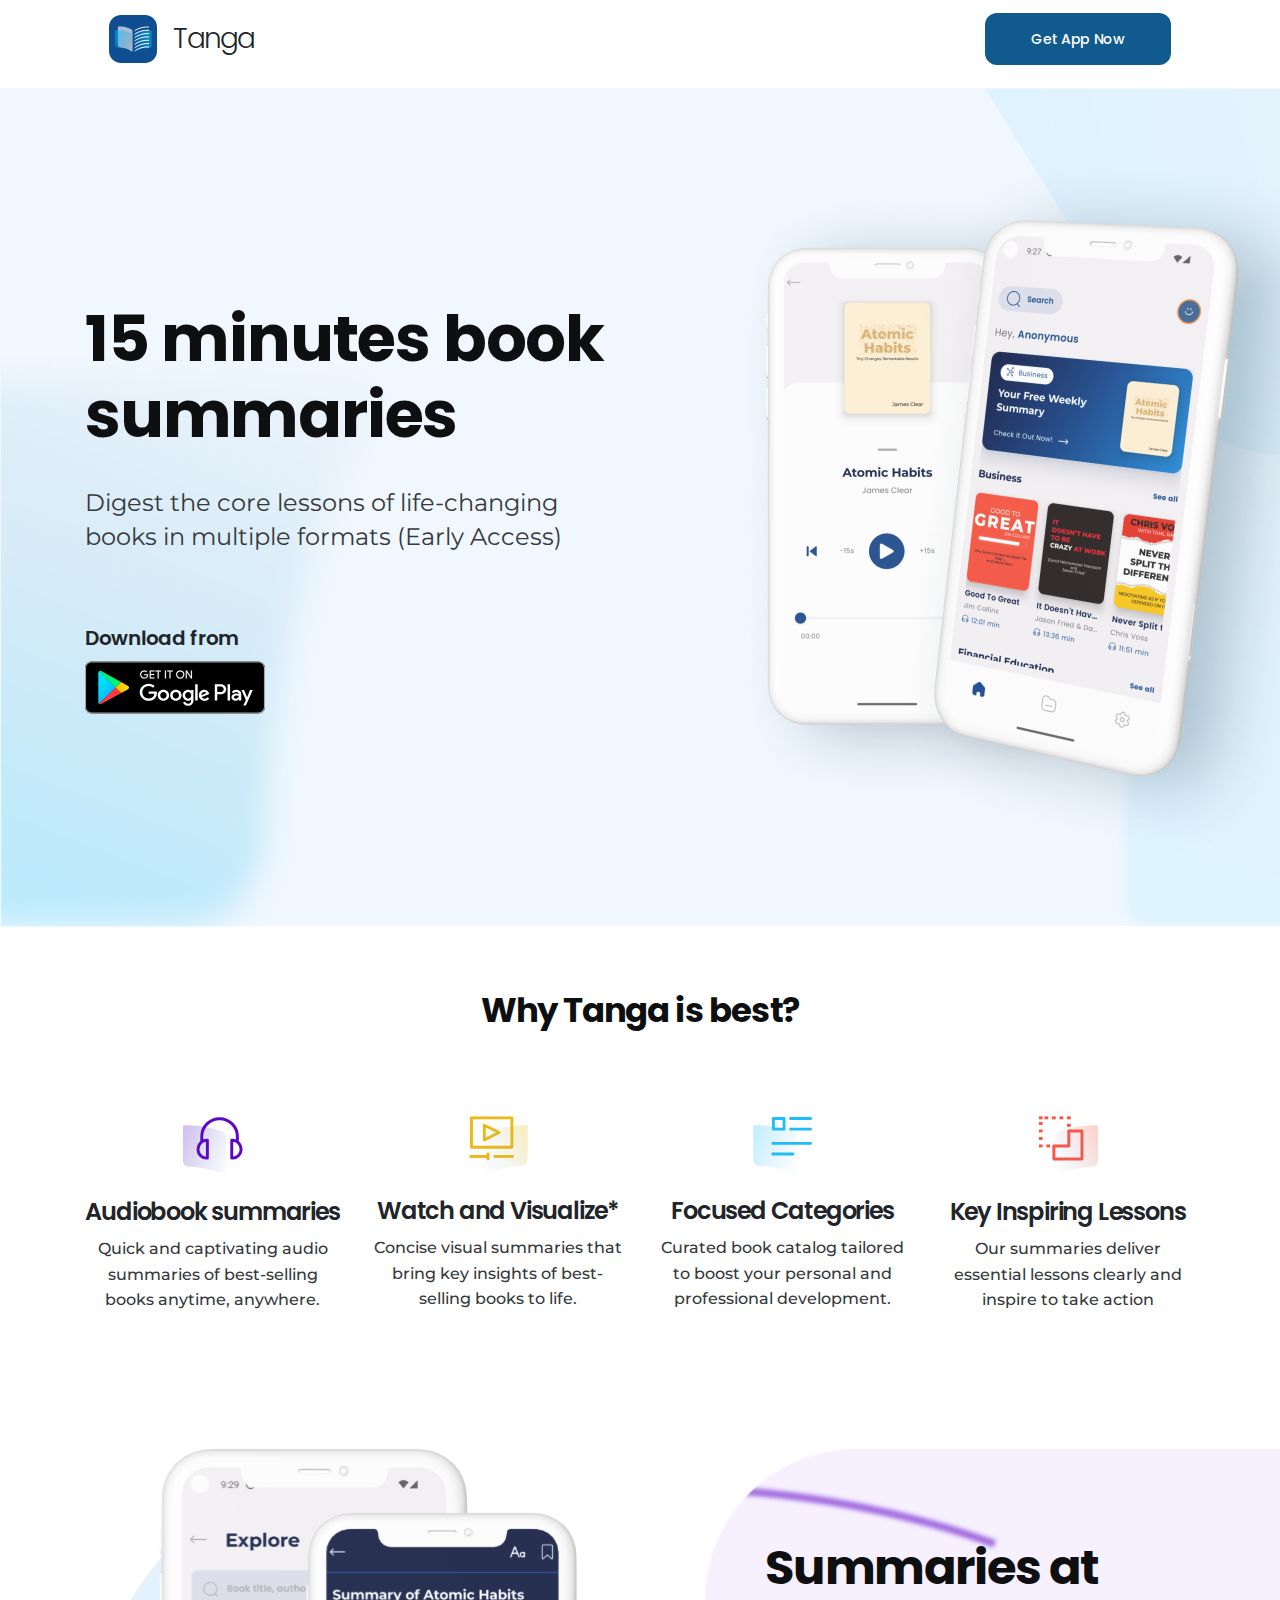
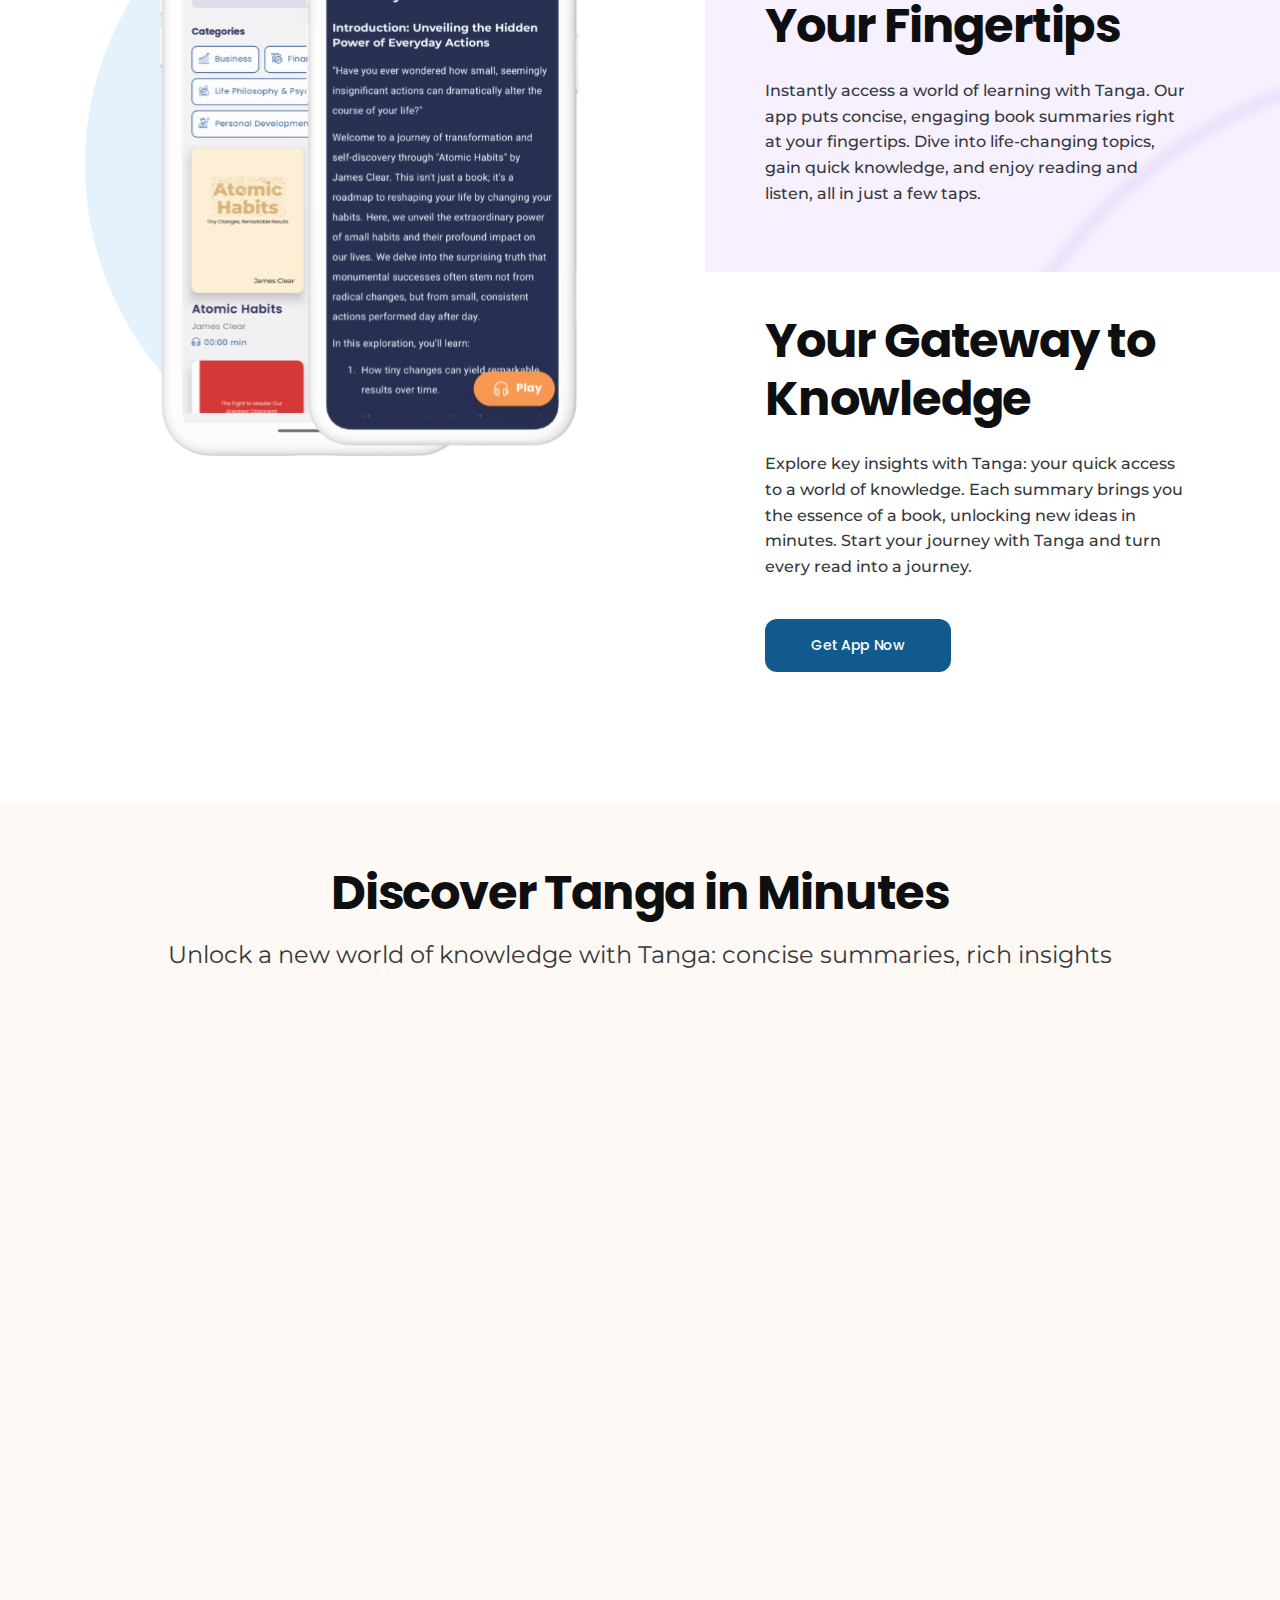
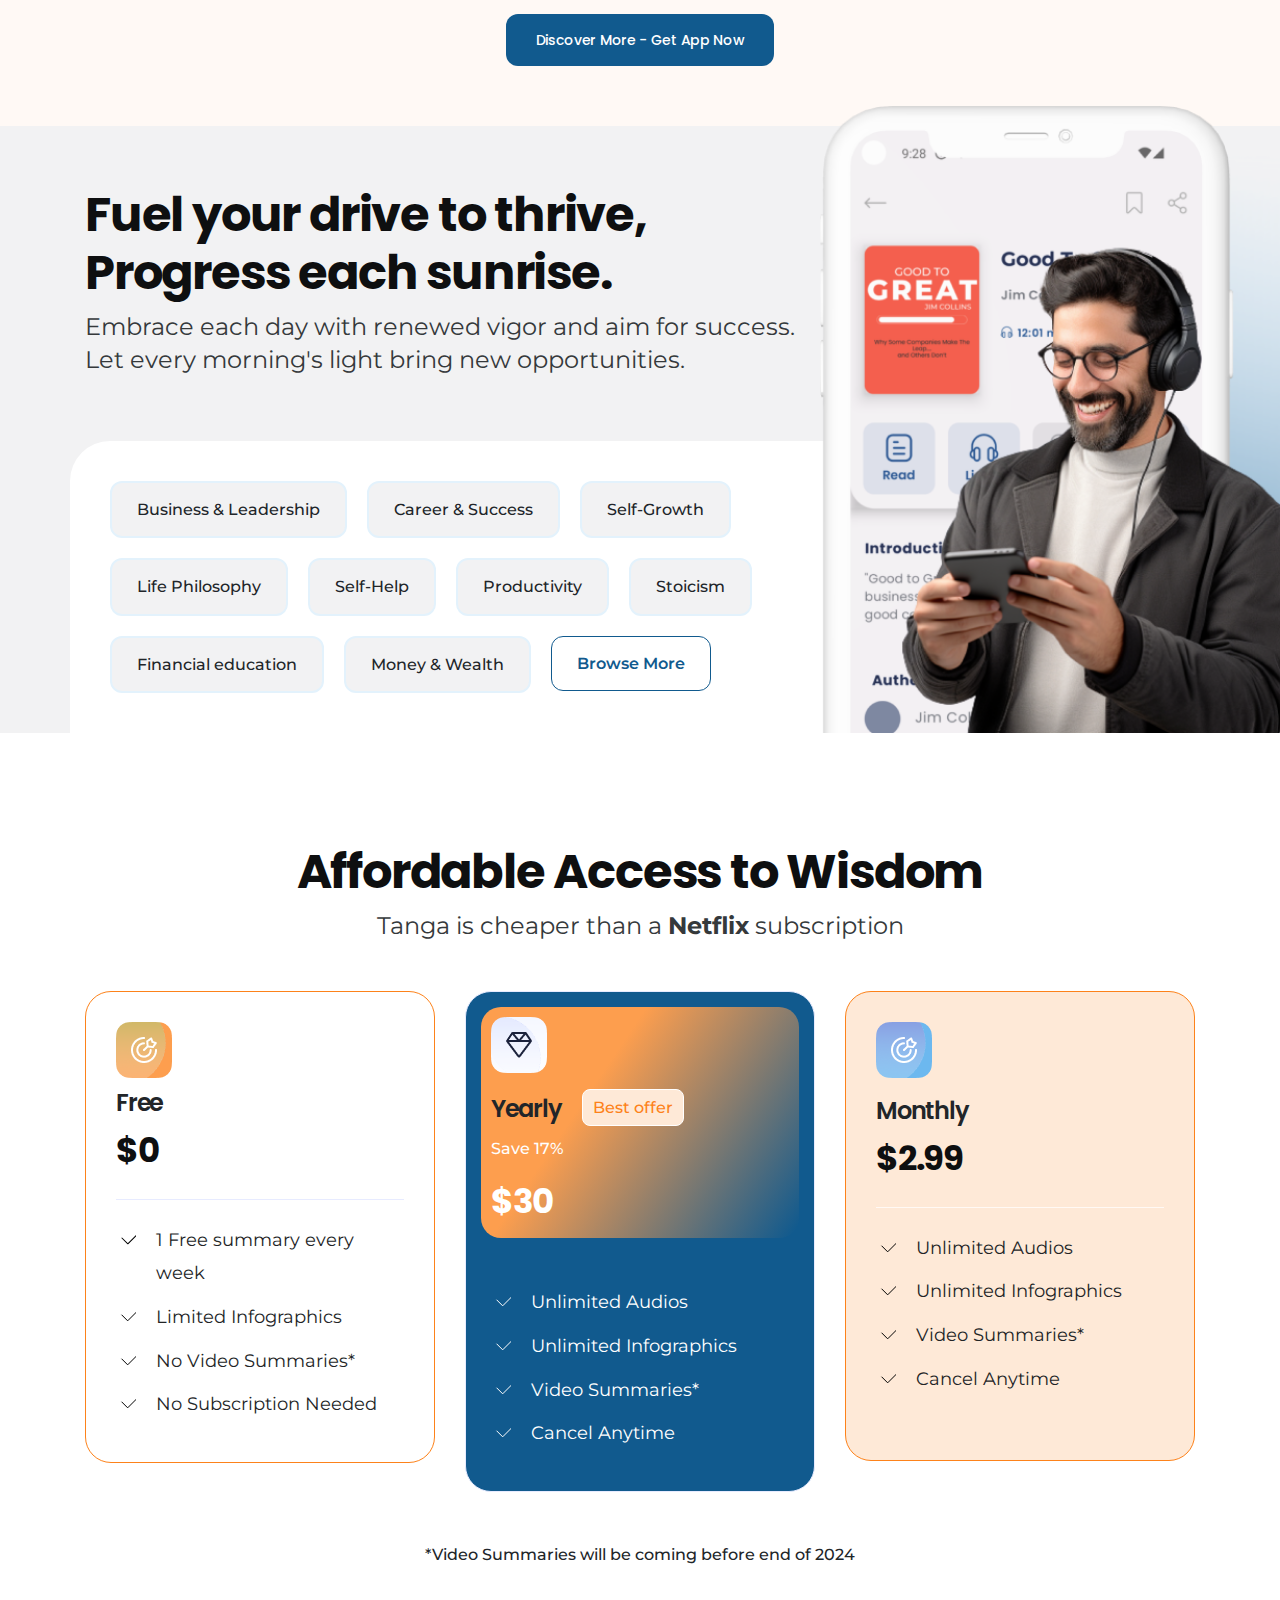
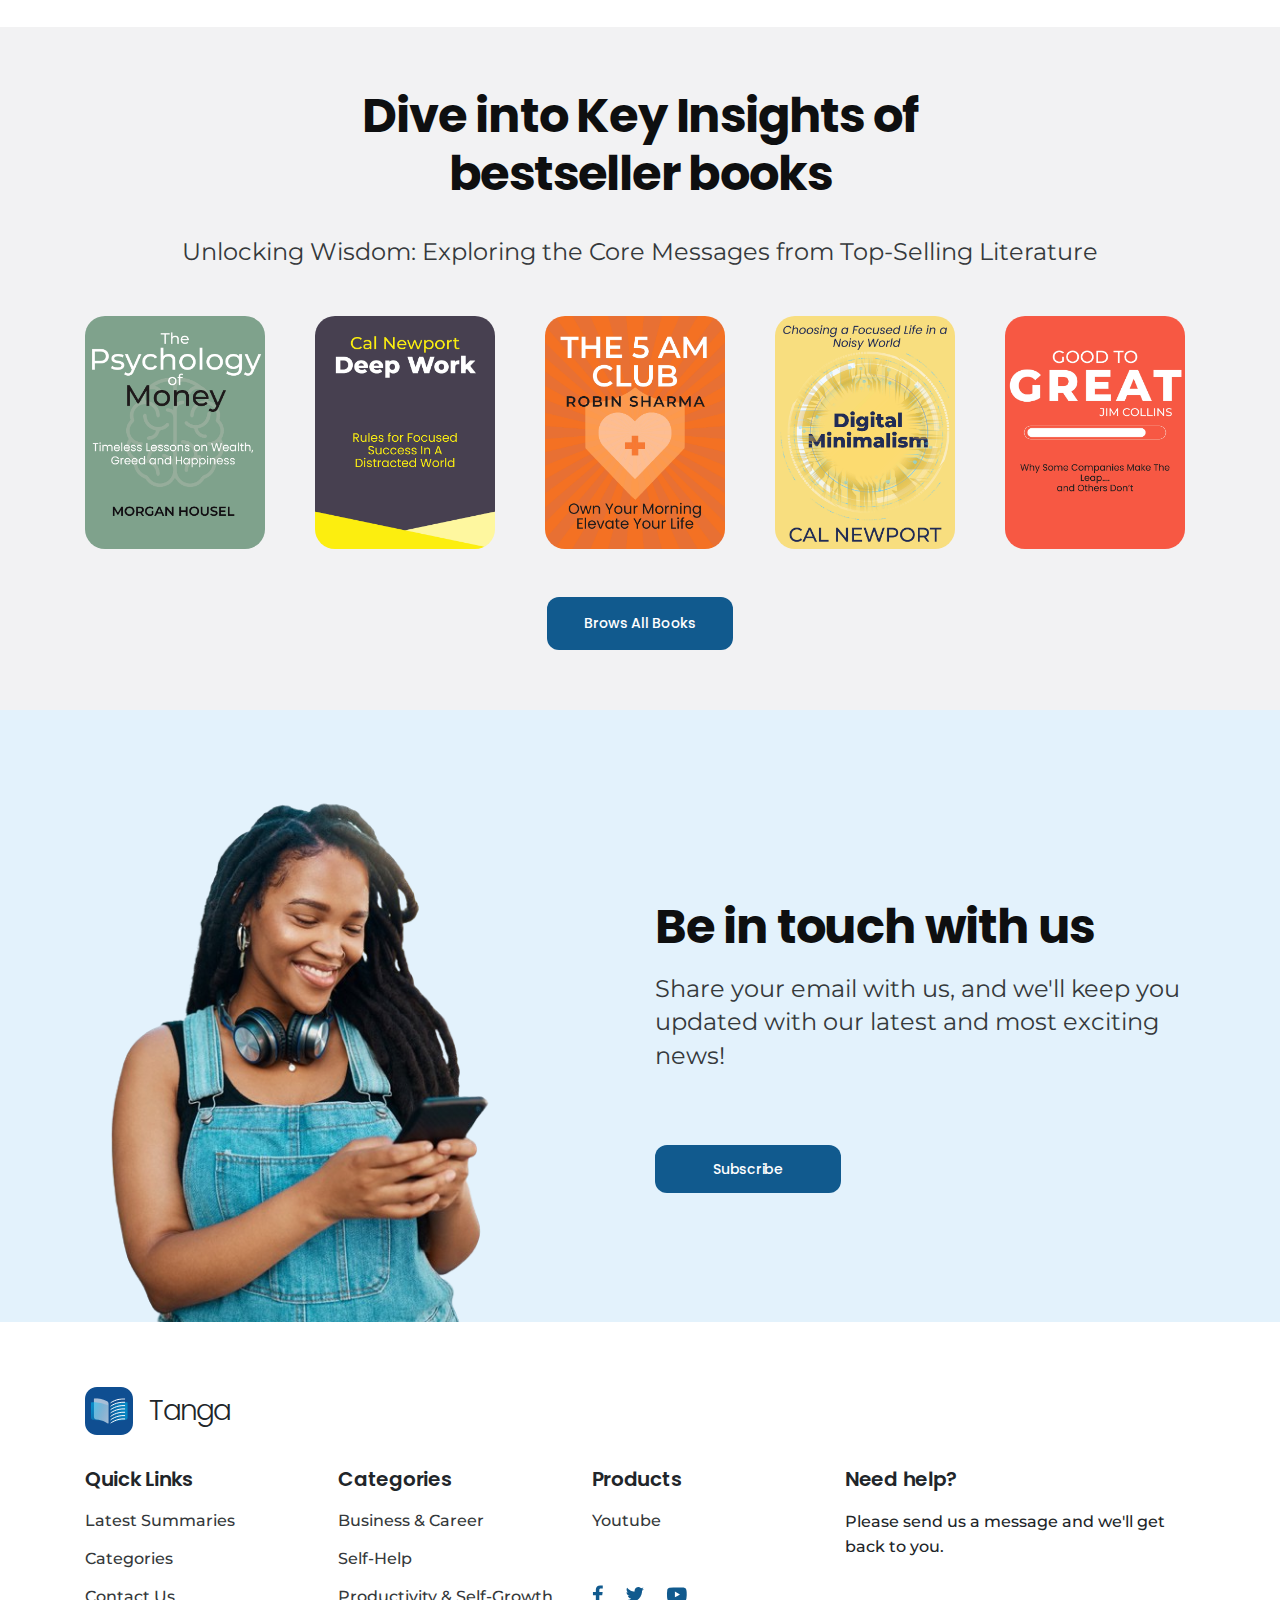
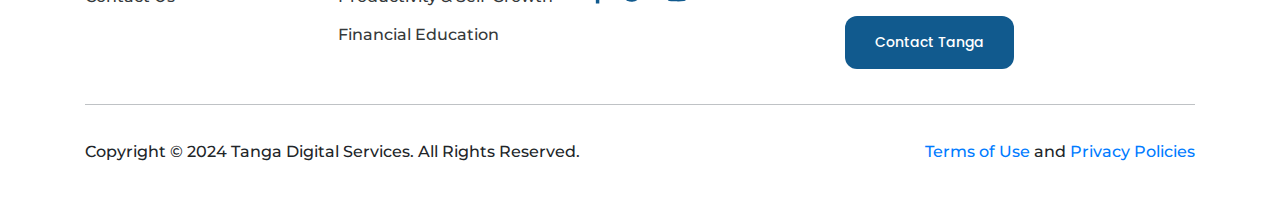
==== commit 56b6f741: "updated website content" ====
--- a/public/index.html
+++ b/public/index.html
@@ -31,7 +31,7 @@
         </button>
         <div class="collapse navbar-collapse justify-content-between " id="navbarsExample04">
           <ul class="navbar-nav mr-3">
-            <li class="nav-item active pr-4">
+            <!--<li class="nav-item active pr-4">
               <a class="nav-link" href="#home">Home <span class="sr-only">(current)</span></a>
             </li>
             <li class="nav-item pr-4">
@@ -39,9 +39,9 @@
             </li>
             <li class="nav-item pr-4">
               <a class="nav-link" href="#pricing">Pricing</a>
-            </li>
+            </li>-->
           </ul>
-          <a class="btn-lg b" href="#">Get App Now</a>
+          <a class="btn-lg b" href="https://play.google.com/store/apps/details?id=app.books.tanga" target="_blank">Get App Now</a>
         </div>
     </nav>
 </div>
@@ -52,13 +52,13 @@
                 <div class="heading">
                     <h1 class="mb-10">15 minutes book summaries</h1>
                     <br>
-                    <p class="sub-title-text text-grey">Digest the core lessons of life-changing books in multiple formats</p>
+                    <p class="sub-title-text text-grey">Digest the core lessons of life-changing books in multiple formats (Early Access)</p>
                 </div>
                 <div class="app-download">
                     <h6>Download from</h6>
                     <div class="app-link">
-                        <a href="#"><img width="100%" src="img2/1_hero/g-play-store.svg" alt=""></a>
-                        <a href="#"><img width="100%" src="img2/1_hero/app-store.svg" alt=""></a>
+                        <a href="https://play.google.com/store/apps/details?id=app.books.tanga" target="_blank"><img width="100%" src="img2/1_hero/g-play-store.svg" alt=""></a>
+<!--                        <a href="#"><img width="100%" src="img2/1_hero/app-store.svg" alt=""></a>-->
                     </div>
                 </div>
             </div>
@@ -79,8 +79,8 @@
                     <div class="icon">
                         <img width="60px" src="img2/2_why_tanga_section/audio.svg" alt="">
                     </div>
-                    <h5>Listen audios</h5>
-                    <p class="text-sm text-grey">Discover engaging audio content, from discussions to inspiring stories..</p>
+                    <h5>Audiobook summaries</h5>
+                    <p class="text-sm text-grey">Quick and captivating audio summaries of best-selling books anytime, anywhere.</p>
                 </div>
             </div>
             <div class="col-lg-3 col-md-3 col-sm-12">
@@ -88,8 +88,8 @@
                     <div class="icon">
                         <img width="60px" src="img2/2_why_tanga_section/video.svg" alt="">
                     </div>
-                    <h5>Watch videos</h5>
-                    <p class="text-sm text-grey">Dive into captivating videos, from insightful interviews to stunning narratives.</p>
+                    <h5>Watch and Visualize*</h5>
+                    <p class="text-sm text-grey">Concise visual summaries that bring key insights of best-selling books to life.</p>
                 </div>
             </div>
             <div class="col-lg-3 col-md-3 col-sm-12">
@@ -97,8 +97,8 @@
                     <div class="icon">
                         <img width="60px" src="img2/2_why_tanga_section/text.svg" alt="">
                     </div>
-                    <h5>Read text</h5>
-                    <p class="text-sm text-grey ">Explore diverse written content, including articles and blogs.</p>
+                    <h5>Focused Categories</h5>
+                    <p class="text-sm text-grey ">Curated book catalog tailored to boost your personal and professional development.</p>
                 </div>
             </div>
             <div class="col-lg-3 col-md-3 col-sm-12">
@@ -106,8 +106,8 @@
                     <div class="icon">
                         <img width="60px" src="img2/2_why_tanga_section/visual.svg" alt="">
                     </div>
-                    <h5>Visualize infographics</h5>
-                    <p class="text-sm text-grey">Unlock insights through visual infographics that simplify complexity.</p>
+                    <h5>Key Inspiring Lessons</h5>
+                    <p class="text-sm text-grey">Our summaries deliver essential lessons clearly and inspire to take action</p>
                 </div>
             </div>
         </div>
@@ -124,12 +124,12 @@
             <div class="col-lg-6 col-md-6 col-sm-12">
                 <div class="detail-info backgroud">
                     <h3 class="mb-lg-4 mb-md-3">Summaries at Your Fingertips</h3>
-                    <p class="text-sm text-grey">Instantly access a world of learning with Tanga. Our app puts concise, engaging book summaries right at your fingertips. Dive into new topics, gain quick knowledge, and enjoy the essence of reading, all in just a few taps.</p>
+                    <p class="text-sm text-grey">Instantly access a world of learning with Tanga. Our app puts concise, engaging book summaries right at your fingertips. Dive into life-changing topics, gain quick knowledge, and enjoy reading and listen, all in just a few taps.</p>
                 </div>
                 <div class="detail-info normal">
                     <h3 class="mb-lg-4 mb-md-3">Your Gateway to Knowledge</h3>
-                    <p class="text-sm text-grey detail-info-normal-description">Explore key insights with Tanga: your quick access to a world of knowledge. Each summary brings you the essence of a book, unlocking new ideas in minutes. Start your journey with Tanga and turn every read into an adventure.</p>
-                    <a href="#" class="btn-lg b mt-2 mt-lg-4 mt-md-4 ">Get App Now</a>
+                    <p class="text-sm text-grey detail-info-normal-description">Explore key insights with Tanga: your quick access to a world of knowledge. Each summary brings you the essence of a book, unlocking new ideas in minutes. Start your journey with Tanga and turn every read into a journey.</p>
+                    <a href="https://play.google.com/store/apps/details?id=app.books.tanga" target="_blank" class="btn-lg b mt-2 mt-lg-4 mt-md-4 ">Get App Now</a>
                     <br><br><br><br>
                 </div>
             </div>
@@ -139,17 +139,16 @@
 <section class="discover-section text-center">
     <div class="container">
         <h3 class="mb-3">Discover Tanga in Minutes</h3>
-        <p class="sub-title-text">Unlock a new world of reading with Tanga: concise summaries, rich insights</p>
+        <p class="sub-title-text">Unlock a new world of knowledge with Tanga: concise summaries, rich insights</p>
         <br>
         <div class="embed-responsive embed-responsive-16by9 embedded mt-3 mt-lg-5 mt-md-4">
 <!--            <iframe class="embed-responsive-item" src="https://www.youtube.com/embed/QoM4rx0wOc8?si=U_1xoNgou9lVPIbi?showinfo=0&modestbranding=1" title="Tanga Book Summaries" frameborder="0" allow="accelerometer; autoplay; clipboard-write; encrypted-media; gyroscope; picture-in-picture; web-share" allowfullscreen></iframe>-->
 <!--            <iframe class="embed-responsive-item" src="https://www.youtube.com/embed/fzsMy0DmpXI?si=xKp5tQ5Ya-jC_Zdz?showinfo=0&modestbranding=1" title="YouTube video player" frameborder="0" allow="accelerometer; autoplay; clipboard-write; encrypted-media; gyroscope; picture-in-picture; web-share" allowfullscreen></iframe>-->
-<!--            <iframe class="embed-responsive-item" src="https://www.youtube.com/embed/0oaATw6yHgs?si=jEorNdMv-9EwDnv4" title="YouTube video player" frameborder="0" allow="accelerometer; autoplay; clipboard-write; encrypted-media; gyroscope; picture-in-picture; web-share" referrerpolicy="strict-origin-when-cross-origin" allowfullscreen></iframe>-->
             <iframe class="embed-responsive-item" src="https://www.youtube.com/embed/0oaATw6yHgs?si=P6aewCSrH0aDCdpI" title="Tanga Book Summaries" frameborder="0" allow="accelerometer; autoplay; clipboard-write; encrypted-media; gyroscope; picture-in-picture; web-share" referrerpolicy="strict-origin-when-cross-origin" allowfullscreen></iframe>
         </div>
 
         <div class="text-center mt-lg-5 mt-md-5 mt-3">
-            <a href="#" class="btn-lg">Discover More - Get App Now</a>
+            <a href="https://play.google.com/store/apps/details?id=app.books.tanga" target="_blank" class="btn-lg">Discover More - Get App Now</a>
         </div>
     </div>
 </section>
@@ -164,17 +163,16 @@
                 <div class="row">
                     <div class="col-lg-9 col-md-10 col-sm-12">
                         <div class="category-list"> 
-                            <div class="category-item text-sm">Management & Leadership</div>
-                            <div class="category-item text-sm">Wellness</div>
-                            <div class="category-item text-sm">Healthy relationships</div>
-                            <div class="category-item text-sm">Decision Fatigue</div>
-                            <div class="category-item text-sm">Self-confidence</div>
-                            <div class="category-item text-sm">Self-confidence</div>
-                            <div class="category-item text-sm">Self-confidence</div>
-                            <div class="category-item text-sm">Money & Finance</div>
+                            <div class="category-item text-sm">Business & Leadership</div>
                             <div class="category-item text-sm">Career & Success</div>
-                            <div class="category-item text-sm">Decision Fatigue</div>
-                            <div class="category-item browser text-sm">Browse More</div>
+                            <div class="category-item text-sm">Self-Growth</div>
+                            <div class="category-item text-sm">Life Philosophy</div>
+                            <div class="category-item text-sm">Self-Help</div>
+                            <div class="category-item text-sm">Productivity</div>
+                            <div class="category-item text-sm">Stoicism</div>
+                            <div class="category-item text-sm">Financial education</div>
+                            <div class="category-item text-sm">Money & Wealth</div>
+                            <a href="https://play.google.com/store/apps/details?id=app.books.tanga" target="_blank"><div class="category-item browser text-sm">Browse More</div></a>
                         </div>
                     </div>
                 </div>
@@ -205,8 +203,8 @@
                             <ul class="mt-2 mt-2 pt-2 mt-lg-4 pt-lg-4 mt-md-4 pt-md-4 bdr-top">
                                 <li>1 Free summary every week</li>
                                 <li>Limited Infographics</li>
-                                <li>Video Summaries</li>
-                                <li>No Ads</li>
+                                <li>No Video Summaries*</li>
+                                <li>No Subscription Needed</li>
                             </ul>
                         </div>
                     </div>
@@ -229,8 +227,8 @@
                             <ul class=" mt-2 pt-2 mt-lg-4 pt-lg-4 mt-md-4 pt-md-4">
                                 <li>Unlimited Audios</li>
                                 <li>Unlimited Infographics</li>
-                                <li>Video Summaries</li>
-                                <li>No Ads</li>
+                                <li>Video Summaries*</li>
+                                <li>Cancel Anytime</li>
                             </ul>
                         </div>
                     </div>
@@ -248,8 +246,8 @@
                             <ul class=" mt-2 pt-2 mt-lg-4 pt-lg-4 mt-md-4 pt-md-4 bdr-top-white">
                                 <li>Unlimited Audios</li>
                                 <li>Unlimited Infographics</li>
-                                <li>Video Summaries</li>
-                                <li>No Ads</li>
+                                <li>Video Summaries*</li>
+                                <li>Cancel Anytime</li>
                             </ul>
                         </div>
                     </div>
@@ -257,13 +255,14 @@
             </div>
         </div>
         <div class="white-space-height"></div>
+        <p class="text-sm m-0 text-center">*Video Summaries will be coming before end of 2024</p>
     </div>
 </section>
 <section class="product-section">
     <div class="container">
         <div class="row justify-content-center">
             <div class="col-lg-7 col-md-7 col-sm-12">
-                <h3 class="text-center">Dive into Key Insights of best seller books</h3>
+                <h3 class="text-center">Dive into Key Insights of bestseller books</h3>
             </div>
         </div>
         <br>
@@ -301,13 +300,13 @@
             <div class="col-lg-6 col-md-6 col-sm-12">
                 <div class="">
                     <h3 class="mb-lg-3 mb-lg-3 mb-sm-2">Be in touch with us</h3>
-                    <p class="sub-title-text mb-lg-4 mb-md-4 mb-sm-2">Simply share your email with us, and we'll keep you in the loop with our latest and most exciting update</p>
+                    <p class="sub-title-text mb-lg-4 mb-md-4 mb-sm-2">Share your email with us, and we'll keep you updated with our latest and most exciting news!</p>
                     <br>
-                    <div class="form-field">
+<!--                    <div class="form-field">
                         <input type="email" class="input-control" placeholder="Enter your email">
-                      </div>
+                    </div>-->
                     <div class="mt-lg-4 mt-md-4 mt-sm-3 mt-3">
-                        <a href="#" class="btn-lg b">Subscribe</a>
+                        <a href="https://form.jotform.com/242165018319554" target="_blank" class="btn-lg b">Subscribe</a>
                     </div>
                 </div>
             </div>
@@ -330,11 +329,9 @@
                             <div>
                                 <h6>Quick Links</h6>
                                 <ul>
-                                    <li><a href="#">Home</a></li>
                                     <li> <a href="#">Latest Summaries</a></li>
                                     <li><a href="#">Categories</a></li>
-                                    <li><a href="#">Pricing Plans</a></li>
-                                    <li><a href="#">Contact Us</a></li>
+                                    <li><a href="https://form.jotform.com/242065602713550">Contact Us</a></li>
                                 </ul>
                             </div>
                         </div>
@@ -342,11 +339,10 @@
                             <div>
                                 <h6>Categories</h6>
                                 <ul>
-                                    <li><a href="#">Business & Economics</a></li>
-                                    <li><a href="#">Self-Help & Motivation</a></li>
-                                    <li><a href="#">Science & Technology</a></li>
-                                    <li><a href="#">History & Culture</a></li>
-                                    <li><a href="#">Fiction & Literature</a></li>
+                                    <li><a href="#">Business & Career</a></li>
+                                    <li><a href="#">Self-Help</a></li>
+                                    <li><a href="#">Productivity & Self-Growth</a></li>
+                                    <li><a href="#">Financial Education</a></li>
                                 </ul>
                             </div>
                         </div>
@@ -355,15 +351,15 @@
                                 <h6>Products</h6>
                                 <div class="product-menu">
                                     <ul>
-                                        <li><a href="#">Podcast</a></li>
-                                        <li><a href="#">Youtube</a></li>
-                                        <li><a href="#">Blog / Medium</a></li>
+<!--                                        <li><a href="#">Podcast</a></li>-->
+                                        <li><a href="https://www.youtube.com/@TangaBookSummaries" target="_blank">Youtube</a></li>
+<!--                                        <li><a href="#">Blog / Medium</a></li>-->
                                         <li>&nbsp;</li>
                                         <li>
                                             <div class="social-icon">
                                                 <a href="#"><img width="100%" src="img2/8_footer_section/facebook.svg" alt=""></a>
                                                 <a href="#"><img width="100%" src="img2/8_footer_section/twitter.svg" alt=""></a>
-                                                <a href="#"><img width="100%" src="img2/8_footer_section/youtube.svg" alt=""></a>
+                                                <a href="https://www.youtube.com/@TangaBookSummaries" target="_blank"><img width="100%" src="img2/8_footer_section/youtube.svg" alt=""></a>
                                             </div>
                                         </li>
                                     </ul>
@@ -377,14 +373,14 @@
                     <div class="row">
                         <div class="col-lg-12 col-md-12 col-sm-12">
                             <div>
-                                <h6>Subscribe to our newsletter</h6>
-                                <p class="text-sm">Leave your email for the latest updates - we can't wait to connect!</p>
+                                <h6>Need help?</h6>
+                                <p class="text-sm">Please send us a message and we'll get back to you.</p>
                                 <br>
-                                <div>
+<!--                                <div>
                                     <input type="email" class="input-control" placeholder="Enter your email">
-                                </div>
+                                </div>-->
                                 <div class="mt-4 mt-sm-3">
-                                    <a href="#" class="btn-lg">Subscribe</a>
+                                    <a href="https://form.jotform.com/242065602713550" target="_blank" class="btn-lg">Contact Tanga</a>
                                 </div>
                             </div>
                         </div>
@@ -394,7 +390,7 @@
        </div>
        <div class="d-flex justify-content-between pt-3 pt-sm-1 pb-1 copyright-section">
             <p class="text-sm m-0">Copyright © 2024 Tanga Digital Services. All Rights Reserved.</p>
-            <p class="text-sm m-0"><a href="terms_and_conditions.html">Terms of Use</a>and <a href="privacy_policy.html">Privacy Policies</a></p>
+            <p class="text-sm m-0"><a href="terms_and_conditions.html">Terms of Use </a>and <a href="privacy_policy.html">Privacy Policies</a></p>
        </div>
     </div>
 </footer>
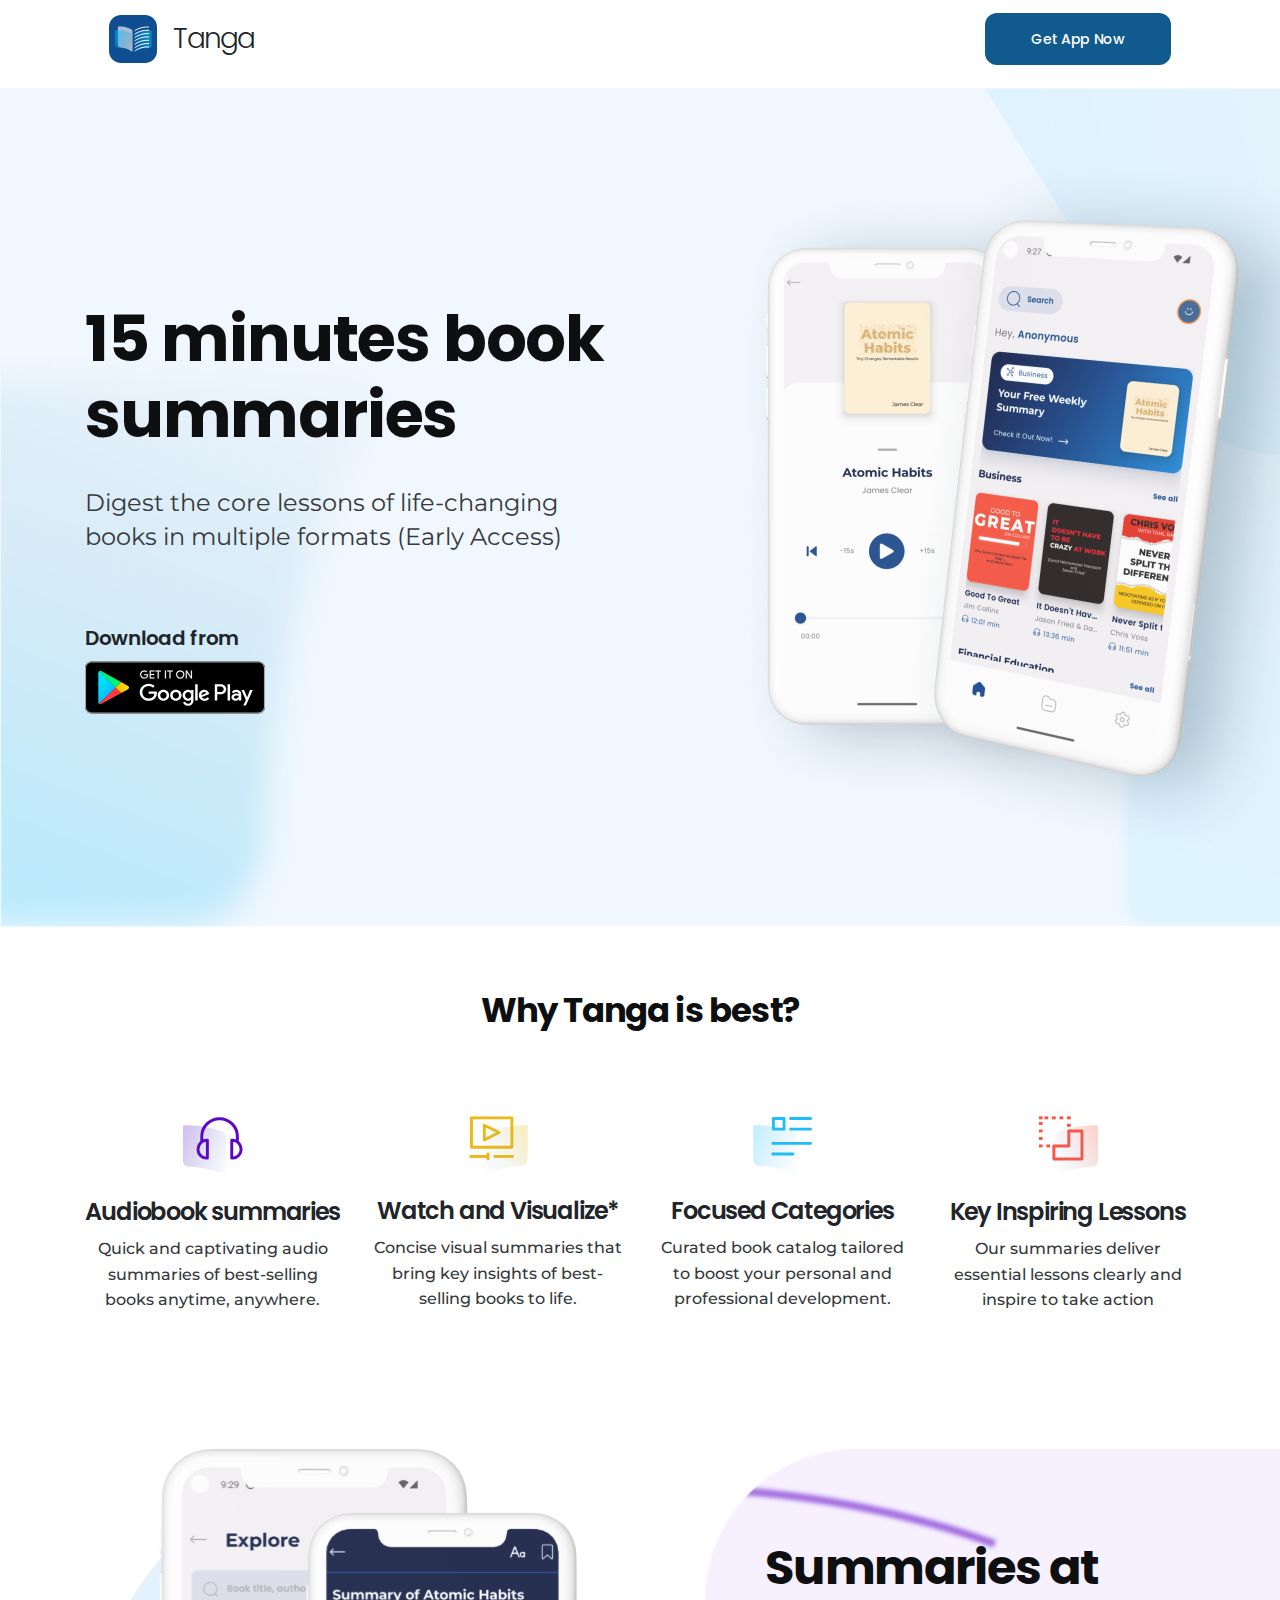
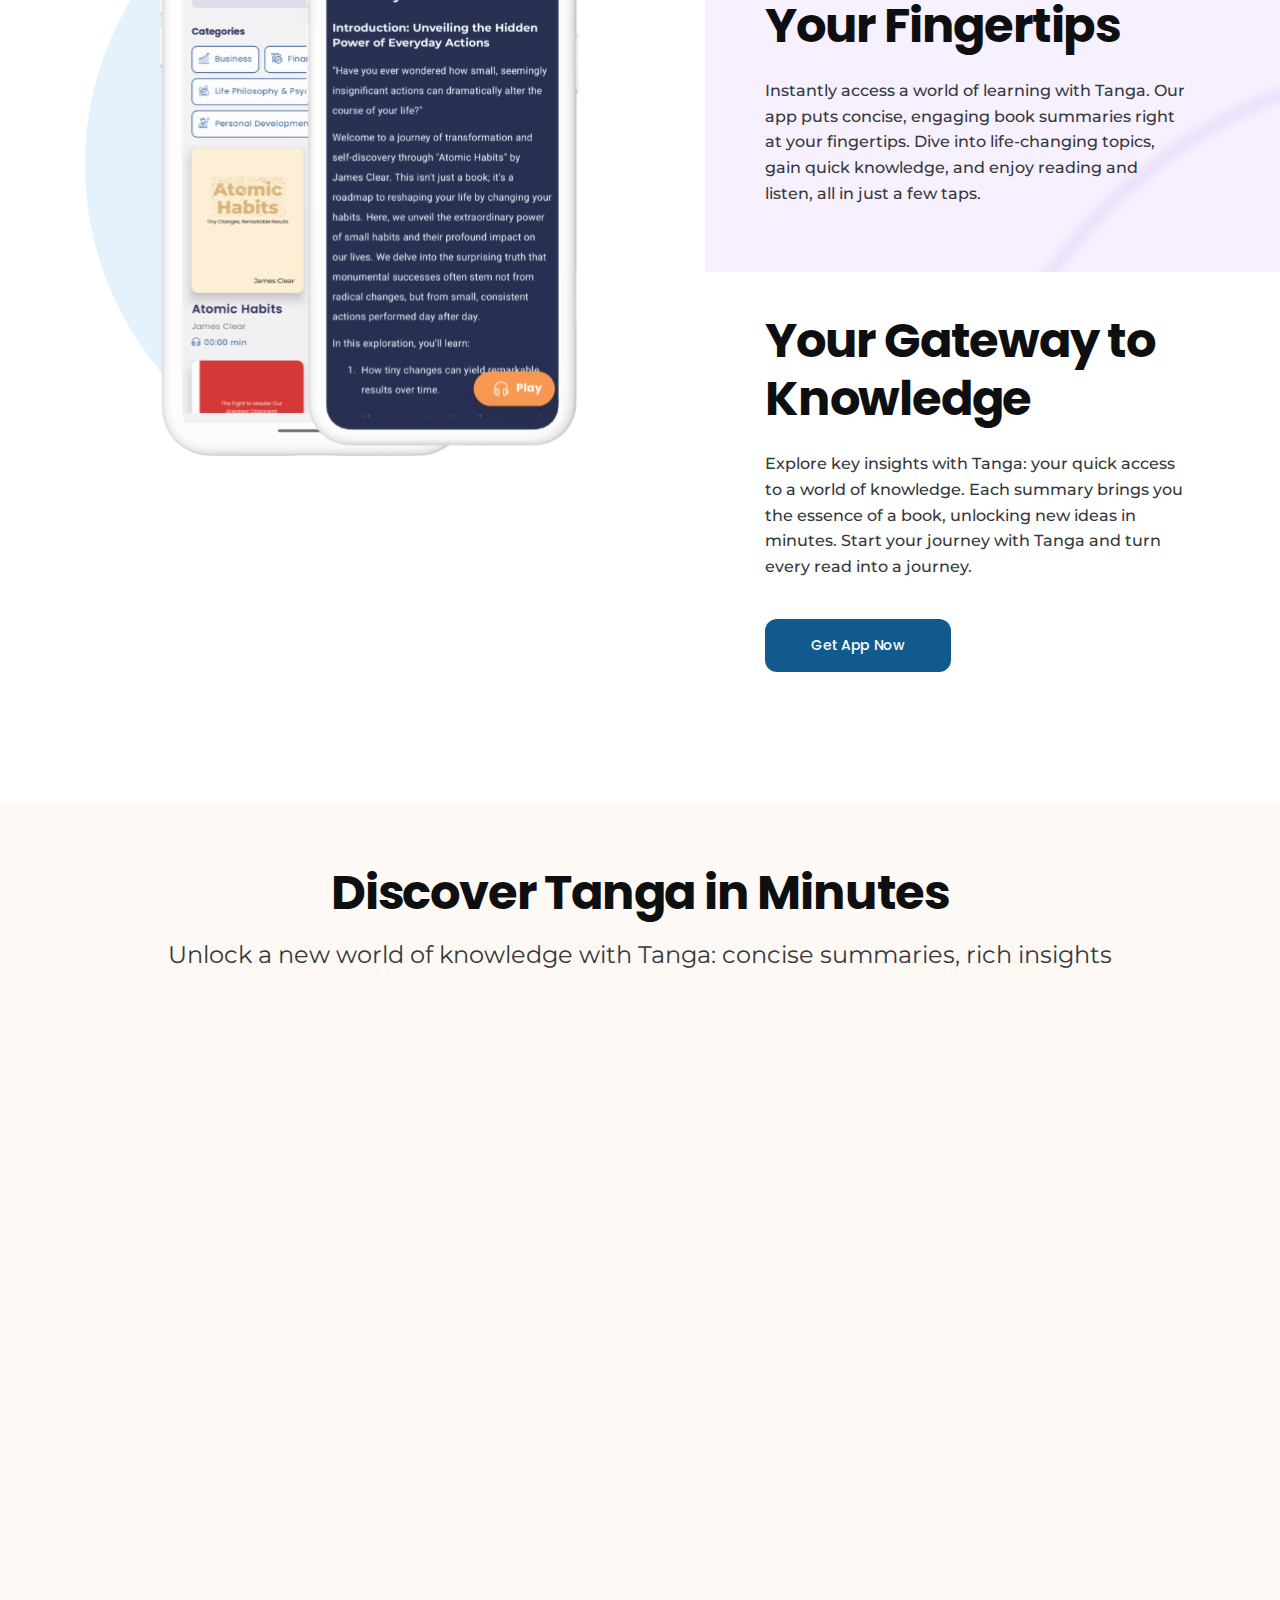
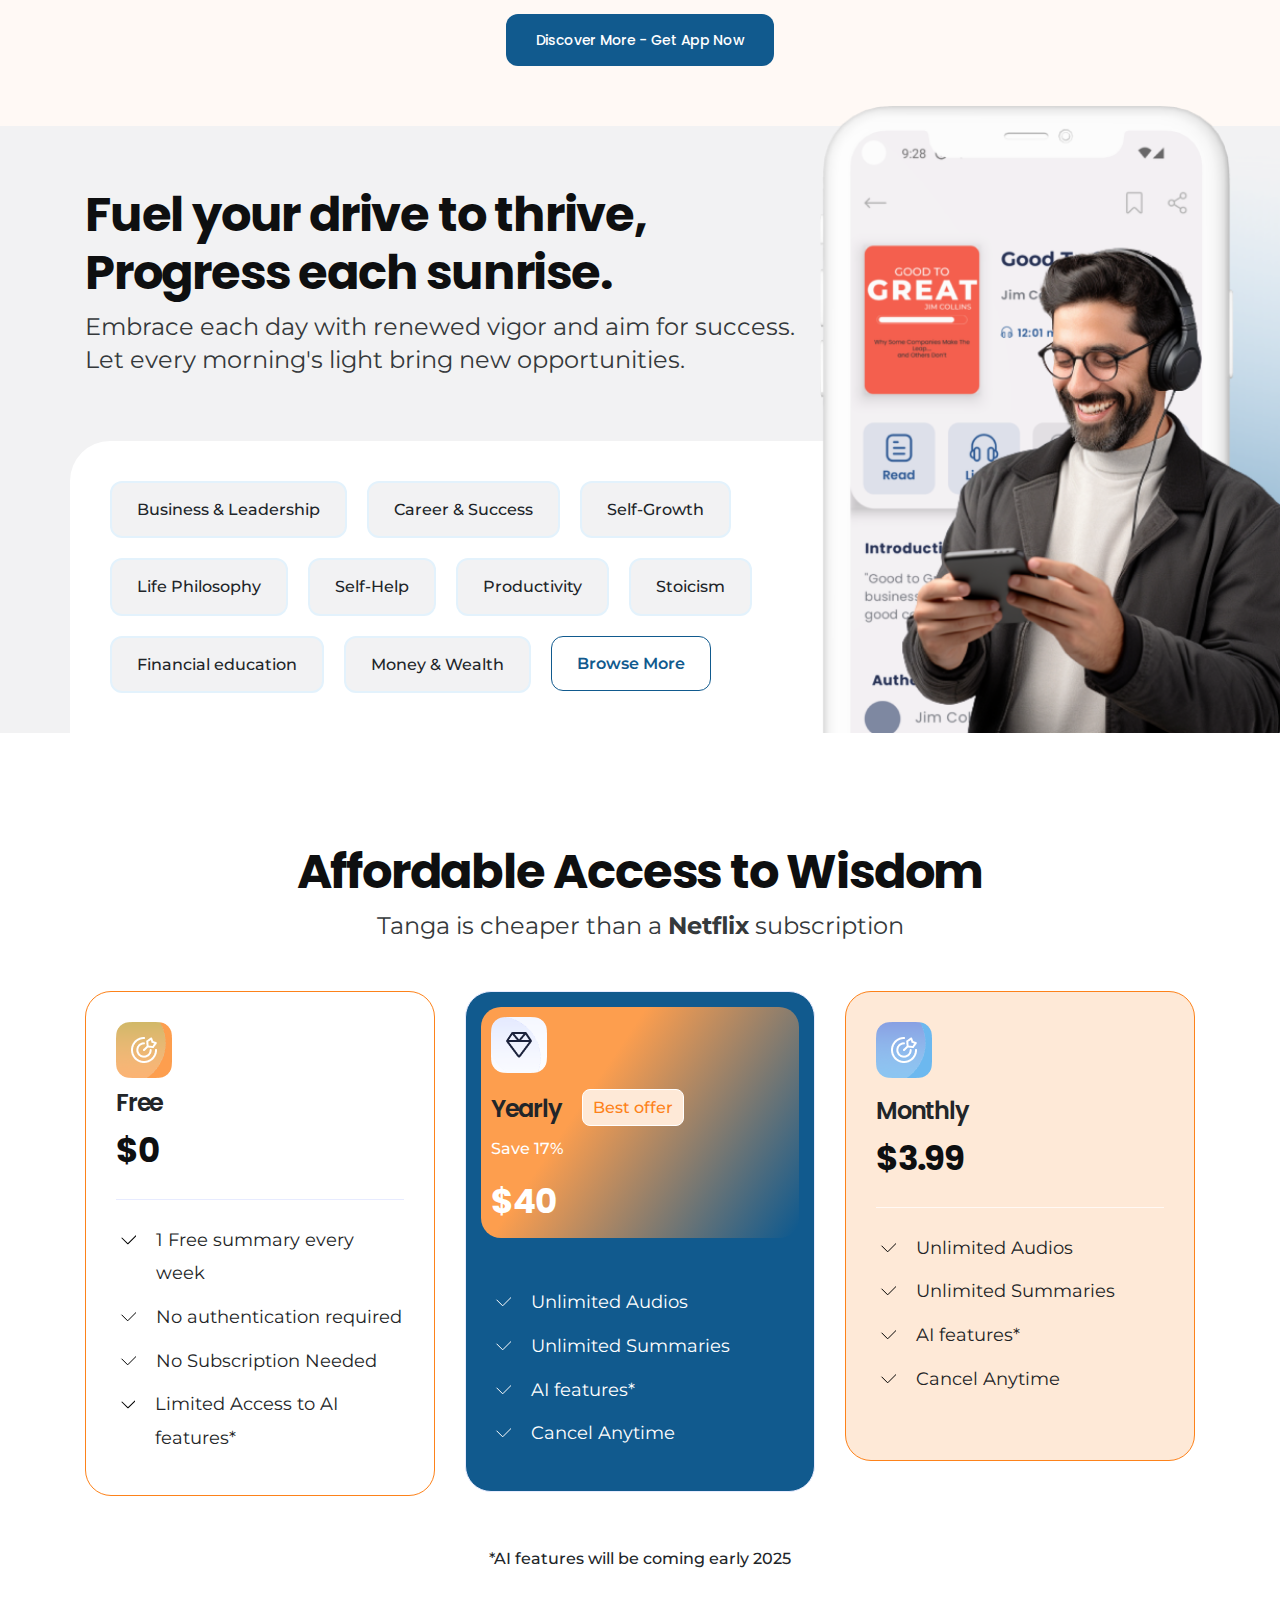
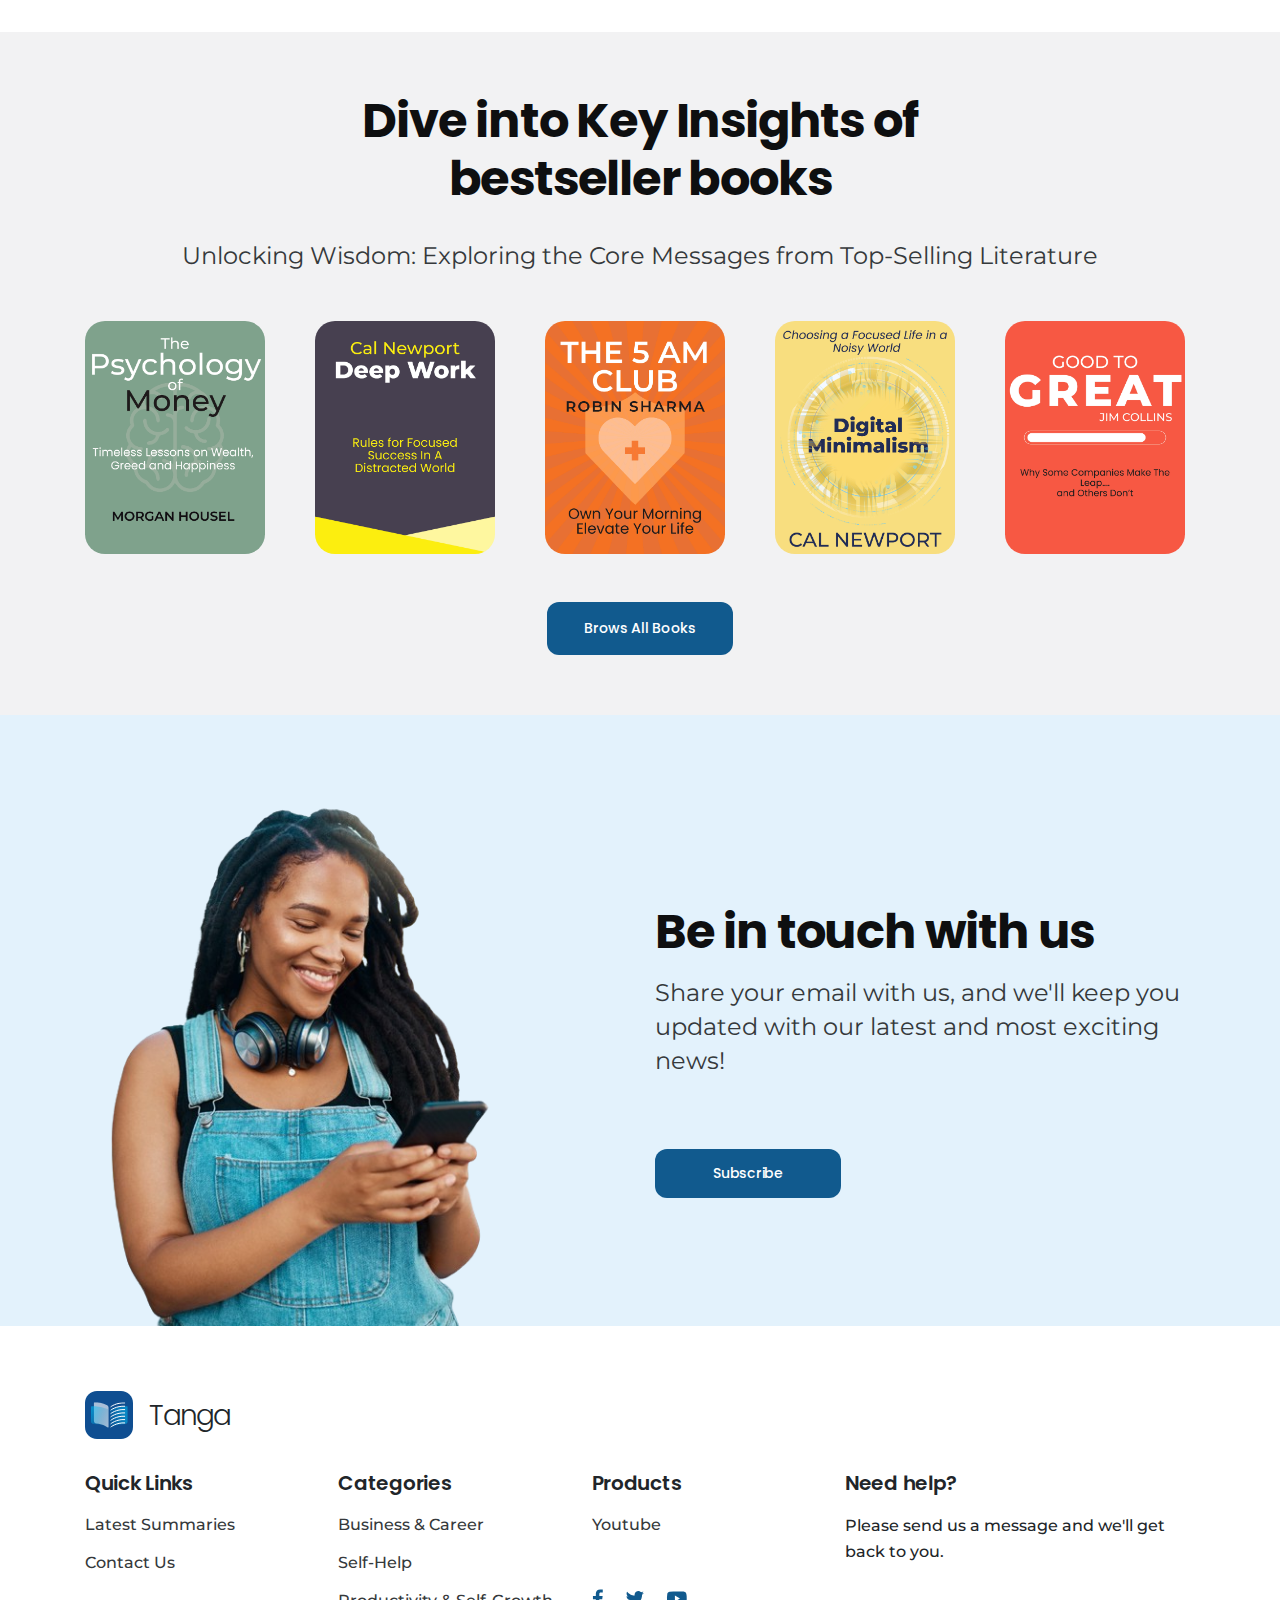
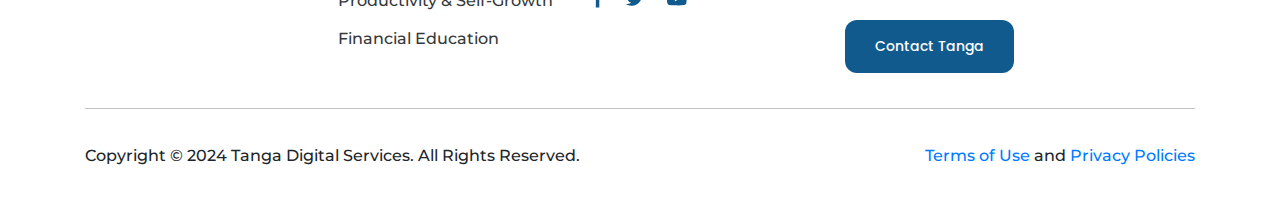
==== commit 9d13570c: "updated subscriptions pricing info" ====
--- a/public/index.html
+++ b/public/index.html
@@ -202,9 +202,9 @@
                         <div class="pricing-include">
                             <ul class="mt-2 mt-2 pt-2 mt-lg-4 pt-lg-4 mt-md-4 pt-md-4 bdr-top">
                                 <li>1 Free summary every week</li>
-                                <li>Limited Infographics</li>
-                                <li>No Video Summaries*</li>
+                                <li>No authentication required</li>
                                 <li>No Subscription Needed</li>
+                                <li>Limited Access to AI features*</li>
                             </ul>
                         </div>
                     </div>
@@ -221,13 +221,13 @@
                                 <h5>Yearly</h5> <span class="best-offer-till text-sm">Best offer</span>
                             </div>
                             <p class="text-sm">Save 17%</p>
-                            <h4>$30</h4>
+                            <h4>$40</h4>
                         </div>
                         <div class="pricing-include">
                             <ul class=" mt-2 pt-2 mt-lg-4 pt-lg-4 mt-md-4 pt-md-4">
                                 <li>Unlimited Audios</li>
-                                <li>Unlimited Infographics</li>
-                                <li>Video Summaries*</li>
+                                <li>Unlimited Summaries</li>
+                                <li>AI features*</li>
                                 <li>Cancel Anytime</li>
                             </ul>
                         </div>
@@ -241,12 +241,12 @@
                             <img src="img2/5_pricing_section/monthly-icon.png" alt="">
                         </div>
                         <h5>Monthly</h5>
-                        <h4>$2.99</h4>
+                        <h4>$3.99</h4>
                         <div class="pricing-include">
                             <ul class=" mt-2 pt-2 mt-lg-4 pt-lg-4 mt-md-4 pt-md-4 bdr-top-white">
                                 <li>Unlimited Audios</li>
-                                <li>Unlimited Infographics</li>
-                                <li>Video Summaries*</li>
+                                <li>Unlimited Summaries</li>
+                                <li>AI features*</li>
                                 <li>Cancel Anytime</li>
                             </ul>
                         </div>
@@ -255,7 +255,7 @@
             </div>
         </div>
         <div class="white-space-height"></div>
-        <p class="text-sm m-0 text-center">*Video Summaries will be coming before end of 2024</p>
+        <p class="text-sm m-0 text-center">*AI features will be coming early 2025</p>
     </div>
 </section>
 <section class="product-section">
@@ -285,7 +285,7 @@
             </div>
        </div>
        <div class="text-center mt-3 mt-md-4 mt-lg-5 mt-sm-4">
-            <a href="#" class="btn-lg b">Brows All Books</a>
+            <a href="https://tanga-web-app--tanga-d571c.us-central1.hosted.app" class="btn-lg b">Brows All Books</a>
         </div>
     </div>
 </section>
@@ -329,8 +329,7 @@
                             <div>
                                 <h6>Quick Links</h6>
                                 <ul>
-                                    <li> <a href="#">Latest Summaries</a></li>
-                                    <li><a href="#">Categories</a></li>
+                                    <li> <a href="https://tanga-web-app--tanga-d571c.us-central1.hosted.app/">Latest Summaries</a></li>
                                     <li><a href="https://form.jotform.com/242065602713550">Contact Us</a></li>
                                 </ul>
                             </div>
@@ -406,4 +405,4 @@
 integrity="sha384-JZR6Spejh4U02d8jOt6vLEHfe/JQGiRRSQQxSfFWpi1MquVdAyjUar5+76PVCmYl"
 crossorigin="anonymous"></script>
 </body>
-</html>+</html>
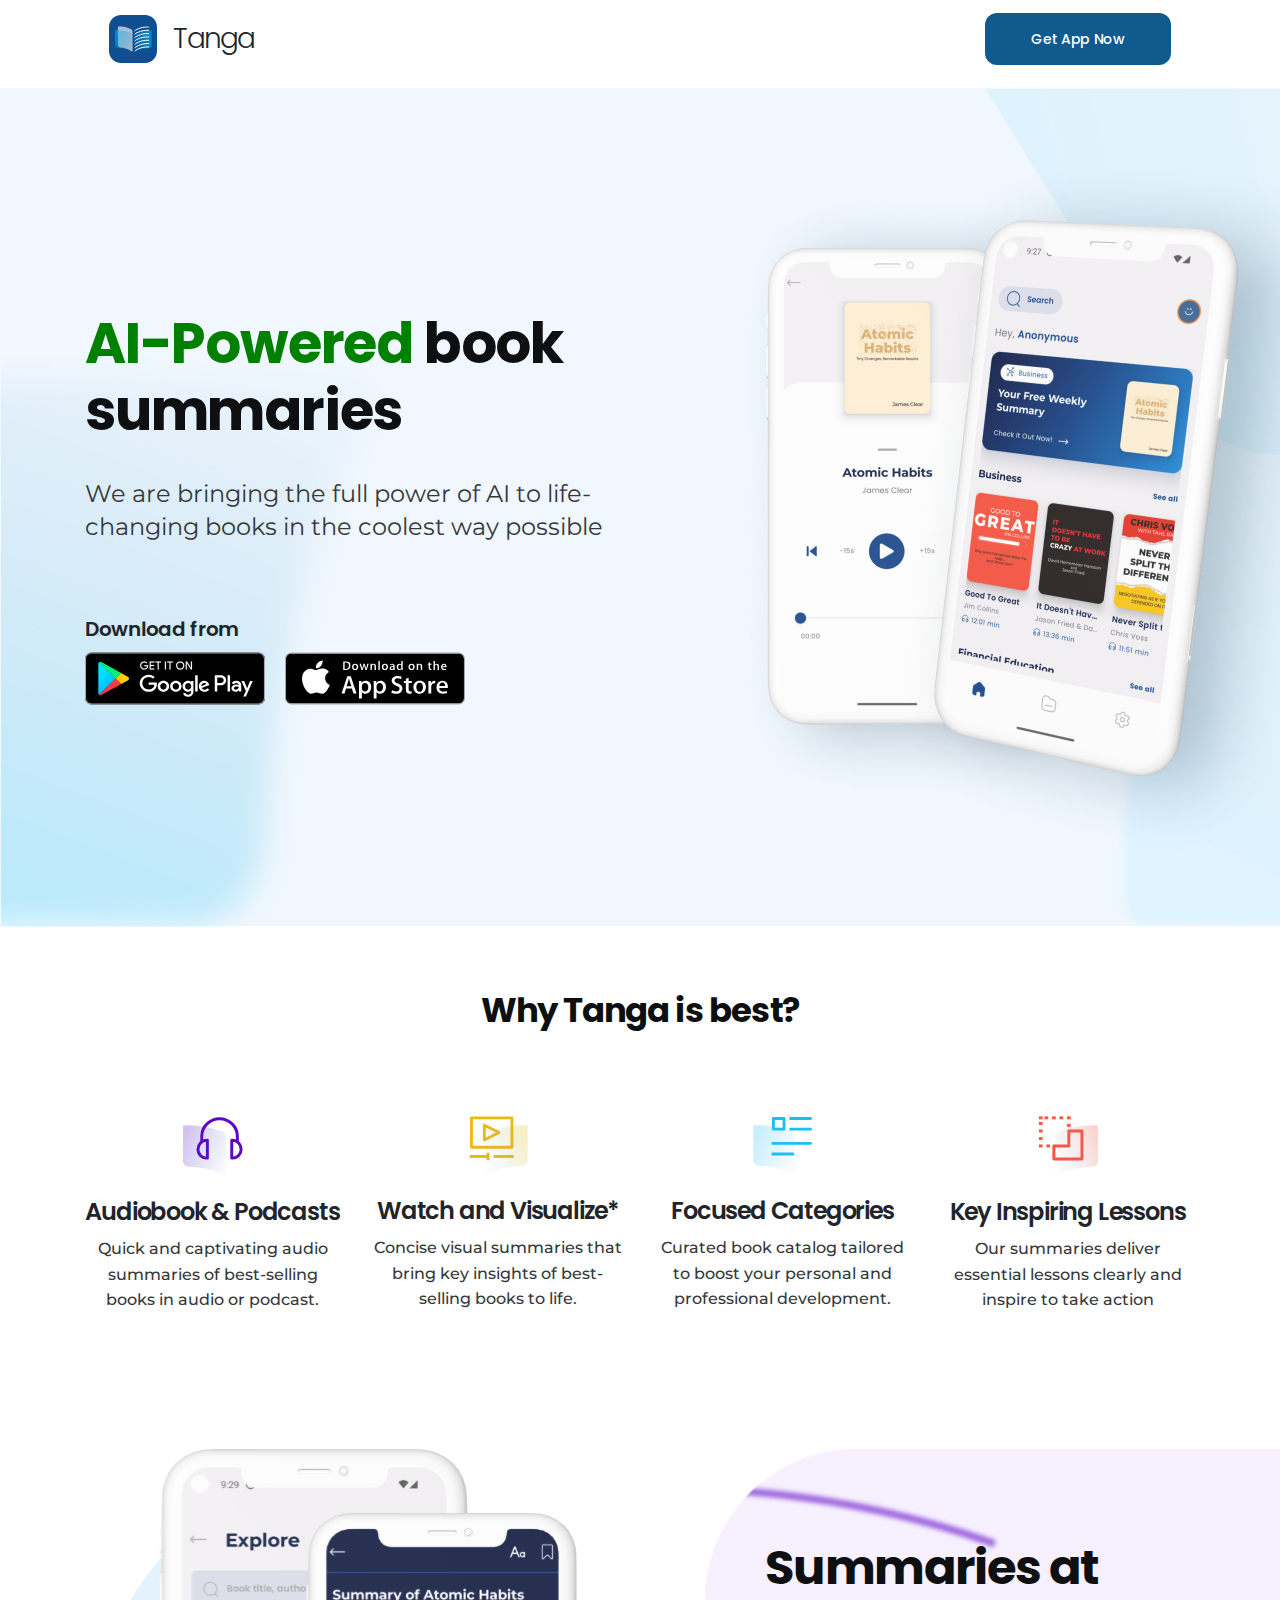
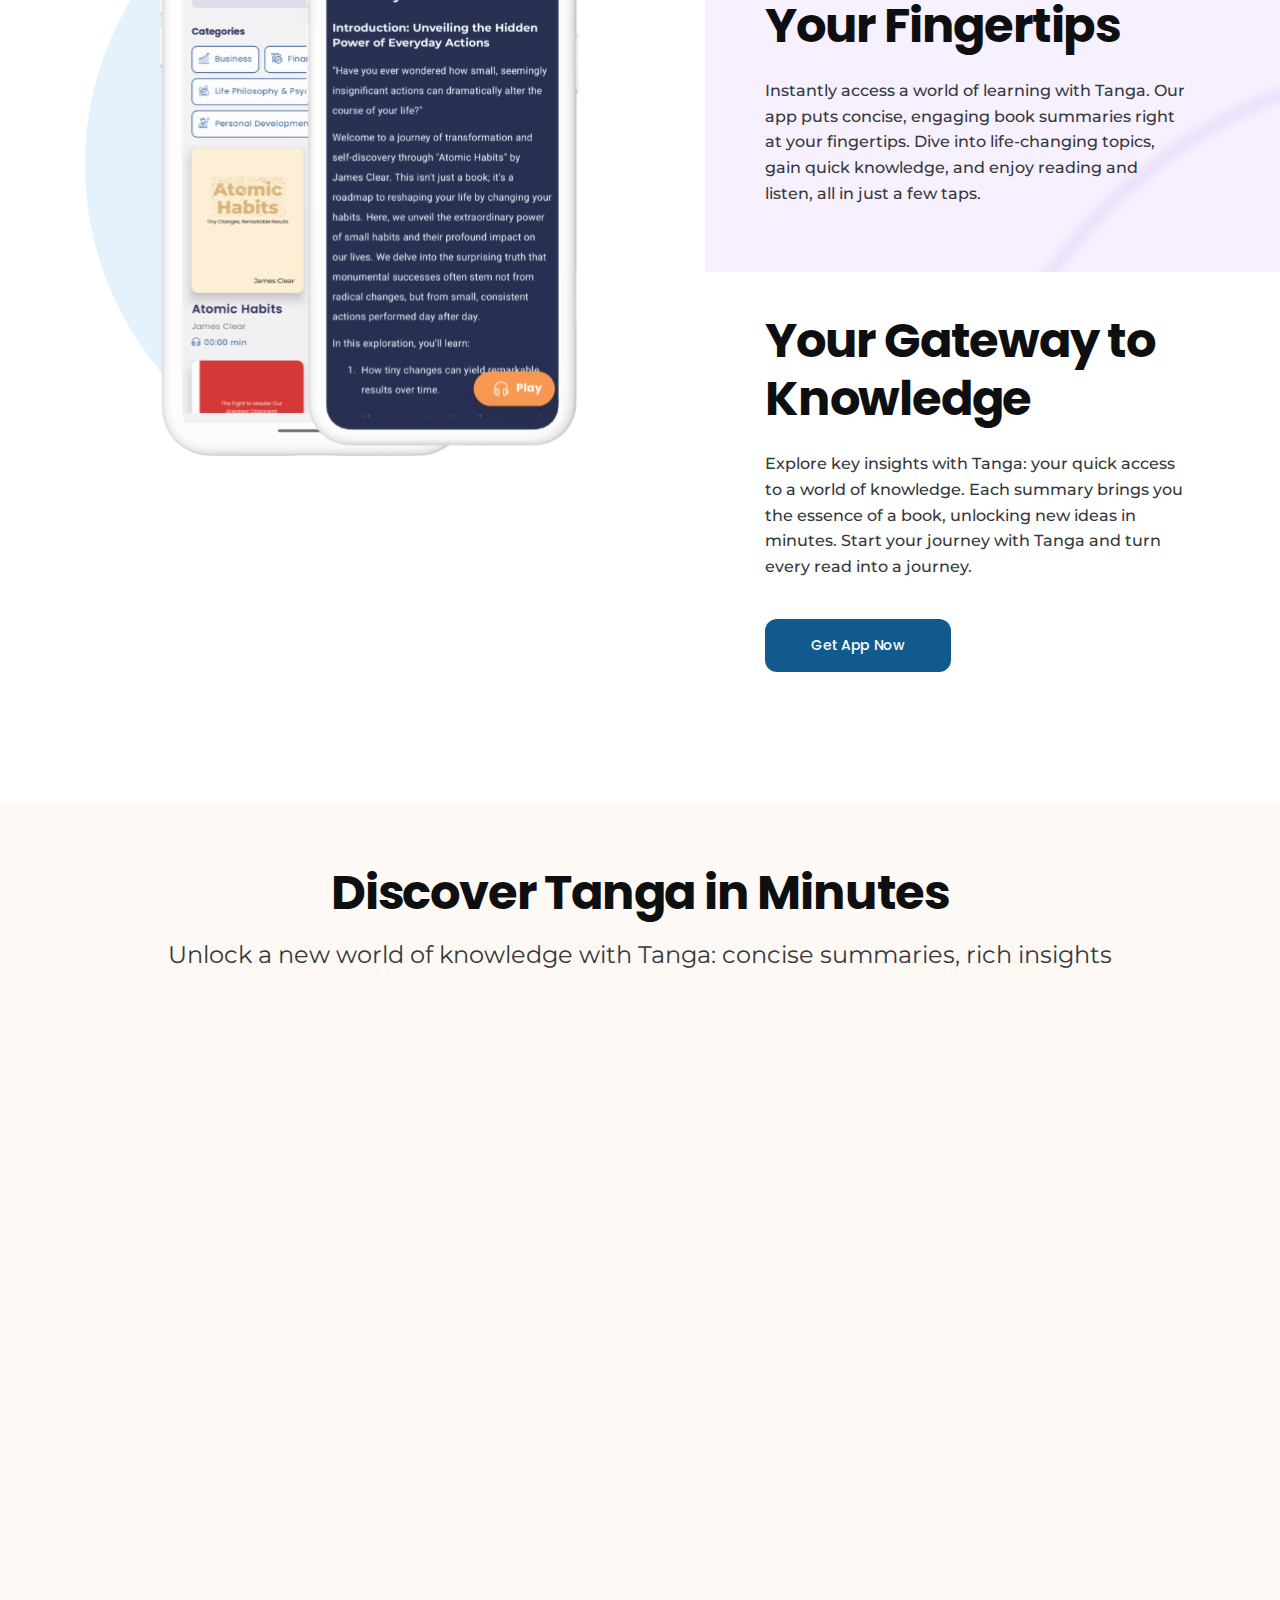
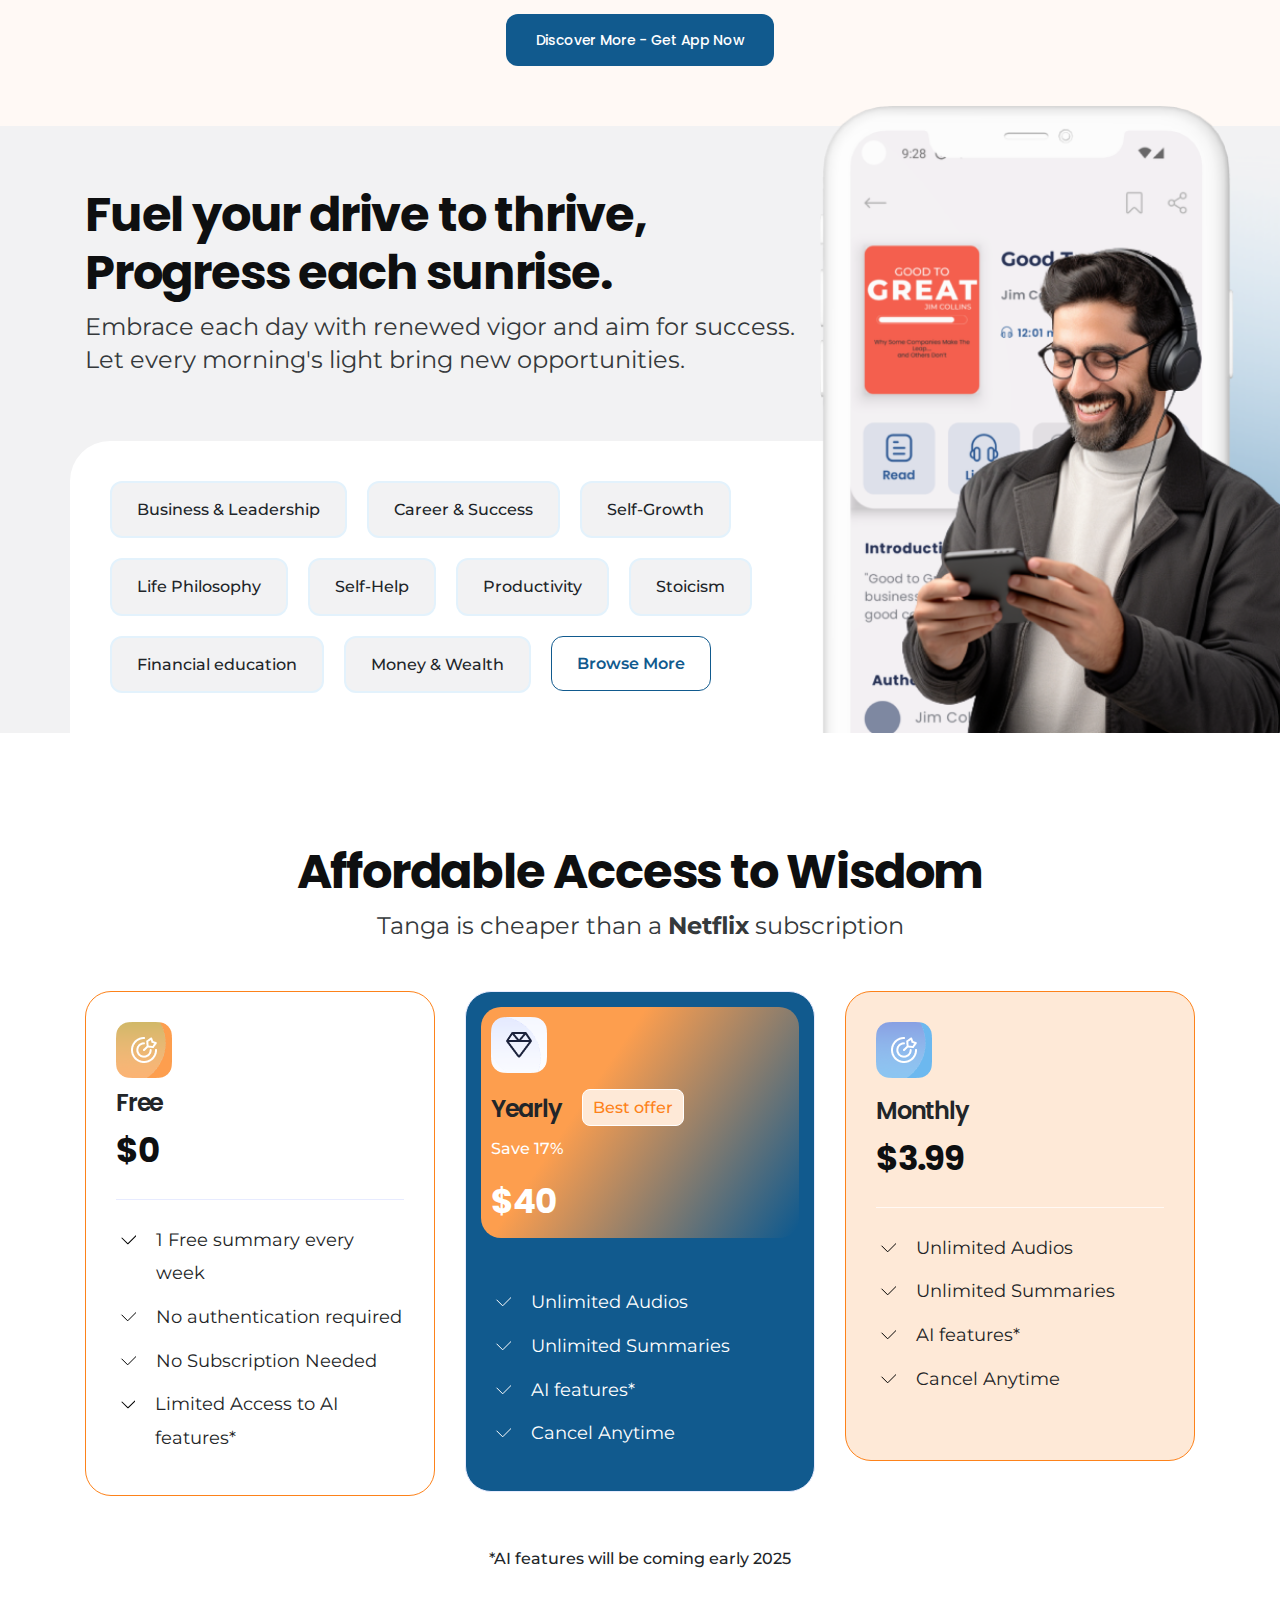
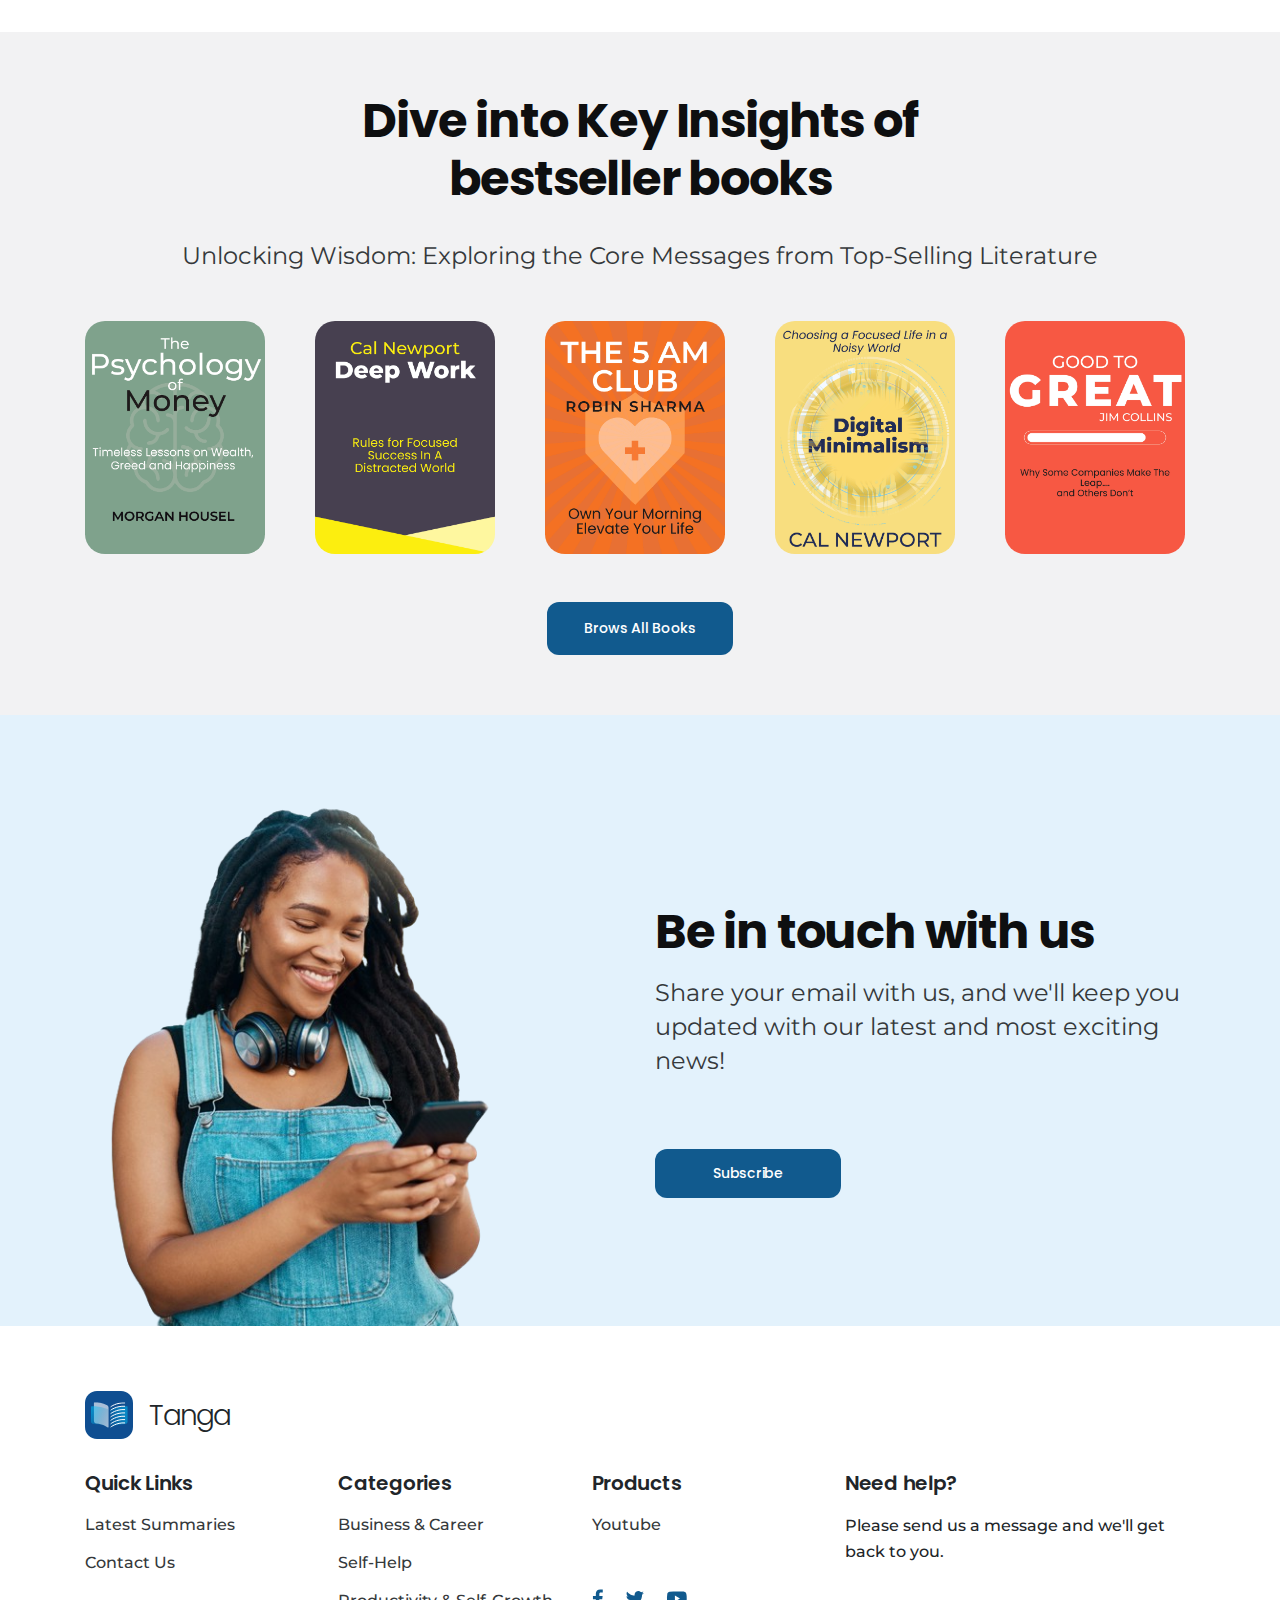
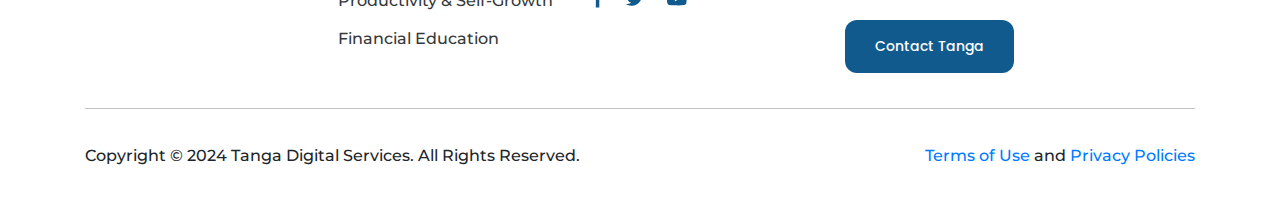
==== commit 41602f4d: "Update page content with AI an ios link" ====
--- a/public/index.html
+++ b/public/index.html
@@ -50,16 +50,23 @@
         <div class="row align-items-center">
             <div class="col-lg-6 col-md-6 col-sm-12">
                 <div class="heading">
-                    <h1 class="mb-10">15 minutes book summaries</h1>
+<!--                    <h1 class="mb-10">Simple, Focused, AI-Powered book summaries</h1>-->
+                    <!-- HTML -->
+                    <h1 class="mb-10" style="font-size: 3.5rem;">
+                        <span class="word word-three" style="color: green;">AI-Powered</span>
+                        book summaries
+                    </h1>
+
                     <br>
-                    <p class="sub-title-text text-grey">Digest the core lessons of life-changing books in multiple formats (Early Access)</p>
+                    <p class="sub-title-text text-grey">We are bringing the full power of AI to life-changing books in the coolest way possible</p>
                 </div>
                 <div class="app-download">
                     <h6>Download from</h6>
                     <div class="app-link">
                         <a href="https://play.google.com/store/apps/details?id=app.books.tanga" target="_blank"><img width="100%" src="img2/1_hero/g-play-store.svg" alt=""></a>
-<!--                        <a href="#"><img width="100%" src="img2/1_hero/app-store.svg" alt=""></a>-->
-                    </div>
+                        <a href="https://apps.apple.com/sn/app/tanga-book-summaries/id6740287424" target="_blank"><img width="100%" src="img2/1_hero/app-store.svg" alt=""></a>
+                    </div>
+
                 </div>
             </div>
             <div class="col-lg-6 col-md-6 col-sm-12">
@@ -79,8 +86,8 @@
                     <div class="icon">
                         <img width="60px" src="img2/2_why_tanga_section/audio.svg" alt="">
                     </div>
-                    <h5>Audiobook summaries</h5>
-                    <p class="text-sm text-grey">Quick and captivating audio summaries of best-selling books anytime, anywhere.</p>
+                    <h5>Audiobook & Podcasts</h5>
+                    <p class="text-sm text-grey">Quick and captivating audio summaries of best-selling books in audio or podcast.</p>
                 </div>
             </div>
             <div class="col-lg-3 col-md-3 col-sm-12">
--- a/public/css/index.css
+++ b/public/css/index.css
@@ -1,6 +1,5 @@
 @import url("https://fonts.googleapis.com/css2?family=Poppins:wght@400;500;600;700;800;900&display=swap");
 @import url("https://fonts.googleapis.com/css2?family=Montserrat:wght@600&display=swap");
-
 
 .btn-lg, .btn-lg:hover {
   background-color: rgba(17, 90, 142, 1);
